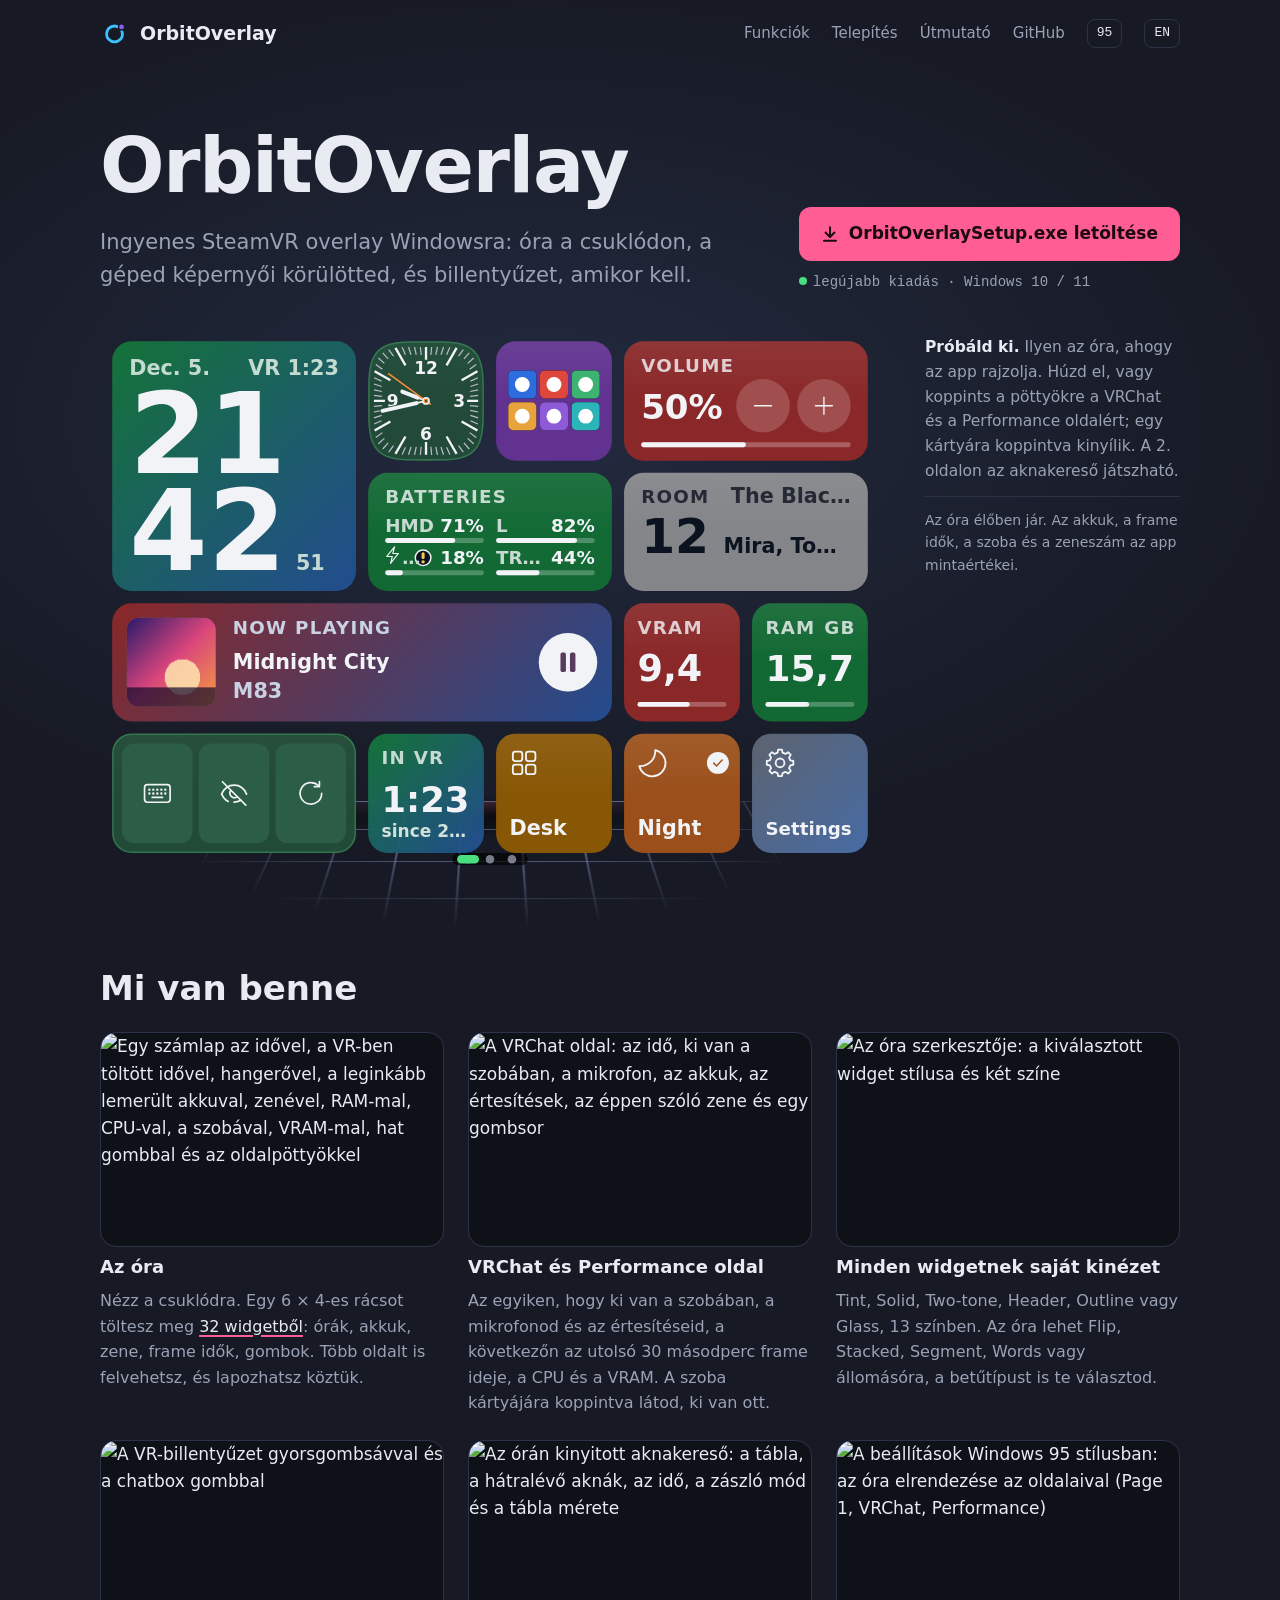
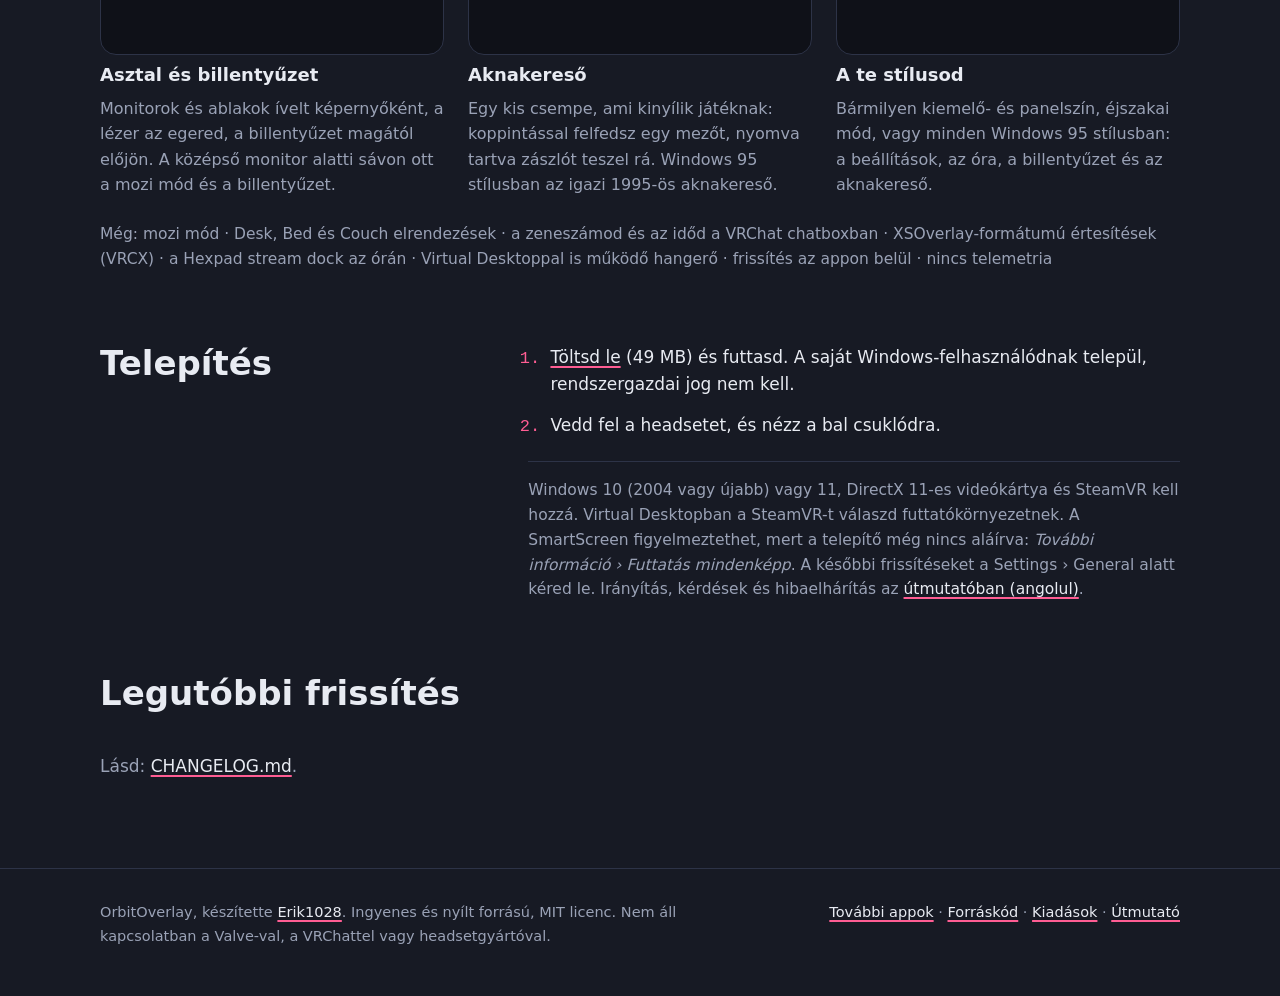
==== site/hu/index.html @ d363fdd2 "Website: the new logo in the link preview, no 404s, the widget table on phones - og.png: Erik's logo" ====
<!doctype html>
<html lang="hu">
<head>
<meta charset="utf-8">
<meta name="viewport" content="width=device-width, initial-scale=1">
<title>OrbitOverlay · SteamVR óra és asztal overlay Windowsra</title>
<meta name="description" content="Ingyenes SteamVR overlay Windowsra: óra a csuklódon, a géped képernyői körülötted lézeres egérrel, és VR-billentyűzet.">
<link rel="canonical" href="https://erik1028.github.io/OrbitOverlay/hu/">
<link rel="alternate" hreflang="en" href="https://erik1028.github.io/OrbitOverlay/">
<link rel="alternate" hreflang="hu" href="https://erik1028.github.io/OrbitOverlay/hu/">
<link rel="alternate" hreflang="x-default" href="https://erik1028.github.io/OrbitOverlay/">
<meta property="og:type" content="website">
<meta property="og:site_name" content="Erik1028">
<meta property="og:url" content="https://erik1028.github.io/OrbitOverlay/hu/">
<script type="application/ld+json">{"@context": "https://schema.org", "@type": "SoftwareApplication", "name": "OrbitOverlay", "url": "https://erik1028.github.io/OrbitOverlay/hu/", "description": "Ingyenes SteamVR overlay Windowsra: óra a csuklódon, általad elrendezett és kiszínezett widgetoldalakkal, a monitoraid és ablakaid ívelt képernyőként lézeres egérrel, és VR-billentyűzet.", "fileSize": "49 MB", "softwareRequirements": "SteamVR; DirectX 11-es videókártya", "image": "https://erik1028.github.io/OrbitOverlay/og.png", "operatingSystem": "Windows 10 (2004 vagy újabb), Windows 11", "applicationCategory": "UtilitiesApplication", "downloadUrl": "https://github.com/Erik1028/OrbitOverlay/releases/latest/download/OrbitOverlaySetup.exe", "isAccessibleForFree": true, "inLanguage": "hu", "license": "https://opensource.org/licenses/MIT", "offers": {"@type": "Offer", "price": "0", "priceCurrency": "USD"}, "author": {"@type": "Person", "name": "Erik1028", "url": "https://github.com/Erik1028"}, "softwareHelp": {"@type": "CreativeWork", "url": "https://erik1028.github.io/OrbitOverlay/guide.html"}, "sameAs": ["https://github.com/Erik1028/OrbitOverlay"]}</script>
<meta property="og:title" content="OrbitOverlay">
<meta property="og:description" content="Ingyenes SteamVR overlay Windowsra: óra a csuklódon, a géped képernyői körülötted, és VR-billentyűzet.">
<meta property="og:image" content="https://erik1028.github.io/OrbitOverlay/og.png">
<meta property="og:image:width" content="1200">
<meta property="og:image:height" content="630">
<meta property="og:locale" content="hu_HU">
<meta name="twitter:card" content="summary_large_image">
<meta name="theme-color" content="#171a24">
<meta name="site-root" content="../">
<link rel="icon" href="../favicon.svg" type="image/svg+xml">
<script>try{if(localStorage.getItem("orbit-style")==="95"||location.hash==="#win95")document.documentElement.setAttribute("data-style","95")}catch(e){}</script>
<link rel="stylesheet" href="../style.css">
</head>
<body>

<header class="top">
<div class="wrap">
<a class="logo" href="#top"><img src="../favicon.svg" width="30" height="30" alt="">OrbitOverlay</a>
<nav aria-label="Részek"><a class="opt" href="#features">Funkciók</a><a class="opt" href="#install">Telepítés</a><a href="../guide.html" hreflang="en">Útmutató</a><a class="opt" href="https://github.com/Erik1028/OrbitOverlay">GitHub</a><a class="lang" href="../" hreflang="en" lang="en">EN</a></nav>
</div>
</header>

<main id="top" class="wrap">

<section class="intro">
<div>
<h1>OrbitOverlay</h1>
<p>Ingyenes SteamVR overlay Windowsra: óra a csuklódon, a géped képernyői körülötted, és billentyűzet, amikor kell.</p>
</div>
<div class="get">
<a class="btn" href="https://github.com/Erik1028/OrbitOverlay/releases/latest/download/OrbitOverlaySetup.exe"><svg width="18" height="18" viewBox="0 0 24 24" fill="none" stroke="currentColor" stroke-width="2.6" stroke-linecap="round" stroke-linejoin="round" aria-hidden="true"><path d="M12 3v12M6 10l6 6 6-6M4 21h16"/></svg>OrbitOverlaySetup.exe letöltése</a>
<span class="mono"><i class="live"></i><span id="ver">legújabb kiadás</span><span id="verdate"></span> · Windows 10 / 11</span>
</div>
</section>

<section class="try" aria-label="Próbáld ki az órát">
<div class="watch" id="watch-demo"><img src="../img/watch-face.png" width="640" height="440" alt="Az OrbitOverlay órája: egymás alatti óra és perc, akkuk, hangerő, éppen szóló zene, a VRChat szoba, gombok és az oldalpöttyök"></div>
<aside>
<p><b>Próbáld ki.</b> Ilyen az óra, ahogy az app rajzolja. Húzd el, vagy koppints a pöttyökre a VRChat és a Performance oldalért; egy kártyára koppintva kinyílik. A 2. oldalon az aknakereső játszható.</p>
<p class="note">Az óra élőben jár. Az akkuk, a frame idők, a szoba és a zeneszám az app mintaértékei.</p>
</aside>
</section>

<!-- a clip from the headset: put it in docs/img/demo.mp4 and add data-src="../img/demo.mp4" here; until then nothing is requested -->
<figure class="clip" id="clip" hidden><div class="shot"></div><figcaption class="cap">A headsetben: az óra, egy lézerrel megfogott ablak és a billentyűzet.</figcaption></figure>

<section class="features" id="features">
<h2>Mi van benne</h2>
<div class="cards" data-stagger="110">
<article class="card"><div class="shot"><img src="../img/watch-pages.png" data-95="../img/watch-pages-95.png" width="640" height="440" alt="Egy számlap az idővel, a VR-ben töltött idővel, hangerővel, a leginkább lemerült akkuval, zenével, RAM-mal, CPU-val, a szobával, VRAM-mal, hat gombbal és az oldalpöttyökkel" loading="lazy"></div><h3>Az óra</h3><p>Nézz a csuklódra. Egy 6 &times; 4-es rácsot töltesz meg <a href="../guide.html#widgets" hreflang="en">32 widgetből</a>: órák, akkuk, zene, frame idők, gombok. Több oldalt is felvehetsz, és lapozhatsz köztük.</p></article>
<article class="card"><div class="shot"><img src="../img/watch-vrchat.png" data-95="../img/watch-vrchat-95.png" width="640" height="440" alt="A VRChat oldal: az idő, ki van a szobában, a mikrofon, az akkuk, az értesítések, az éppen szóló zene és egy gombsor" loading="lazy"></div><h3>VRChat és Performance oldal</h3><p>Az egyiken, hogy ki van a szobában, a mikrofonod és az értesítéseid, a következőn az utolsó 30 másodperc frame ideje, a CPU és a VRAM. A szoba kártyájára koppintva látod, ki van ott.</p></article>
<article class="card"><div class="shot"><img src="../img/watch-styles.png" data-95="../img/watch-styles-95.png" width="928" height="582" alt="Az óra szerkesztője: a kiválasztott widget stílusa és két színe" loading="lazy"></div><h3>Minden widgetnek saját kinézet</h3><p>Tint, Solid, Two-tone, Header, Outline vagy Glass, 13 színben. Az óra lehet Flip, Stacked, Segment, Words vagy állomásóra, a betűtípust is te választod.</p></article>
<article class="card"><div class="shot"><img src="../img/keyboard.png" width="1480" height="676" alt="A VR-billentyűzet gyorsgombsávval és a chatbox gombbal" loading="lazy"></div><h3>Asztal és billentyűzet</h3><p>Monitorok és ablakok ívelt képernyőként, a lézer az egered, a billentyűzet magától előjön. A középső monitor alatti sávon ott a mozi mód és a billentyűzet.</p></article>
<article class="card"><div class="shot"><img src="../img/minesweeper.png" data-95="../img/minesweeper-95.png" width="640" height="440" alt="Az órán kinyitott aknakereső: a tábla, a hátralévő aknák, az idő, a zászló mód és a tábla mérete" loading="lazy"></div><h3>Aknakereső</h3><p>Egy kis csempe, ami kinyílik játéknak: koppintással felfedsz egy mezőt, nyomva tartva zászlót teszel rá. Windows 95 stílusban az igazi 1995-ös aknakereső.</p></article>
<article class="card"><div class="shot"><img src="../img/windows95.png" width="1500" height="960" alt="A beállítások Windows 95 stílusban: az óra elrendezése az oldalaival (Page 1, VRChat, Performance)" loading="lazy"></div><h3>A te stílusod</h3><p>Bármilyen kiemelő- és panelszín, éjszakai mód, vagy minden Windows 95 stílusban: a beállítások, az óra, a billentyűzet és az aknakereső.</p></article>
</div>
<p class="extras" data-reveal>Még: mozi mód · Desk, Bed és Couch elrendezések · a zeneszámod és az időd a VRChat chatboxban · XSOverlay-formátumú értesítések (VRCX) · a Hexpad stream dock az órán · Virtual Desktoppal is működő hangerő · frissítés az appon belül · nincs telemetria</p>
</section>

<section class="install" id="install" data-reveal>
<div>
<h2>Telepítés</h2>
</div>
<div>
<ol>
<li><a href="https://github.com/Erik1028/OrbitOverlay/releases/latest/download/OrbitOverlaySetup.exe">Töltsd le</a> (<span id="size">49 MB</span>) és futtasd. A saját Windows-felhasználódnak települ, rendszergazdai jog nem kell.</li>
<li>Vedd fel a headsetet, és nézz a bal csuklódra.</li>
</ol>
<p class="aside">Windows 10 (2004 vagy újabb) vagy 11, DirectX 11-es videókártya és SteamVR kell hozzá. Virtual Desktopban a SteamVR-t válaszd futtatókörnyezetnek. A SmartScreen figyelmeztethet, mert a telepítő még nincs aláírva: <i>További információ › Futtatás mindenképp</i>. A későbbi frissítéseket a Settings › General alatt kéred le. Irányítás, kérdések és hibaelhárítás az <a href="../guide.html" hreflang="en">útmutatóban (angolul)</a>.</p>
</div>
</section>

<section class="log" data-reveal>
<h2>Legutóbbi frissítés</h2>
<div id="log" data-count="1"><p style="color:var(--dim);margin-top:16px">Lásd: <a href="https://github.com/Erik1028/OrbitOverlay/blob/main/docs/CHANGELOG.md">CHANGELOG.md</a>.</p></div>
</section>

</main>

<footer>
<div class="wrap">
<p>OrbitOverlay, készítette <a href="https://github.com/Erik1028">Erik1028</a>. Ingyenes és nyílt forrású, MIT licenc. Nem áll kapcsolatban a Valve-val, a VRChattel vagy headsetgyártóval.</p>
<span><a href="https://erik1028.github.io/">További appok</a> · <a href="https://github.com/Erik1028/OrbitOverlay">Forráskód</a> · <a href="https://github.com/Erik1028/OrbitOverlay/releases">Kiadások</a> · <a href="../guide.html" hreflang="en">Útmutató</a></span>
</div>
</footer>

<script src="../win95.js"></script>
<script src="../watch-demo.js"></script>
<script src="../main.js"></script>
<script src="../motion.js"></script>
</body>
</html>
---- site/style.css ----
/* OrbitOverlay website. Layout: a plain manual for the app, one column of parts, each part = what it is + how you
   use it in VR + a real screenshot. Colours and type come from the app itself (Bento panels, default pink accent,
   Segoe UI), so on Windows the page looks like the program. */
:root{
  color-scheme:dark;
  --bg:#171a24;      /* app window */
  --panel:#21263a;   /* watch tile */
  --line:#2d3347;
  --text:#e8ebf2;
  --dim:#9aa2b6;
  --accent:#ff5d93;  /* Config.Accent default, 0xFFFF5D93 */
  --ok:#4ade80;
  --warn:#f5b82e;
  --sans:"Segoe UI Variable Text","Segoe UI Variable","Segoe UI",system-ui,-apple-system,"Helvetica Neue",Arial,sans-serif;
  --display:"Segoe UI Variable Display","Segoe UI Variable","Segoe UI",system-ui,-apple-system,"Helvetica Neue",Arial,sans-serif;
  --mono:"Cascadia Mono","Cascadia Code",Consolas,ui-monospace,"SF Mono",Menlo,monospace;
}
*{box-sizing:border-box}
[hidden]{display:none!important}
html{scroll-behavior:smooth}
@media (prefers-reduced-motion:reduce){html{scroll-behavior:auto}}
body{margin:0;background:var(--bg);color:var(--text);font-family:var(--sans);font-size:17px;line-height:1.6;-webkit-font-smoothing:antialiased}
img{max-width:100%;height:auto;display:block}
a{color:var(--text);text-decoration:underline;text-decoration-color:var(--accent);text-decoration-thickness:2px;text-underline-offset:3px}
a:hover{color:var(--accent)}
:focus-visible{outline:2px solid var(--accent);outline-offset:3px;border-radius:4px}
h1,h2,h3{font-family:var(--display);margin:0;line-height:1.15;text-wrap:balance}
h2{font-size:clamp(26px,3.4vw,34px);font-weight:700}
h3{font-size:18px;font-weight:600}
p{margin:0}
code{font-family:var(--mono);font-size:.88em;background:var(--panel);border:1px solid var(--line);border-radius:6px;padding:1px 6px;overflow-wrap:anywhere}
.wrap{max-width:1120px;margin:0 auto;padding-left:max(20px,env(safe-area-inset-left,0px));padding-right:max(20px,env(safe-area-inset-right,0px))}
.mono{font-family:var(--mono);font-size:14px}
kbd{font-family:var(--mono);font-size:13.5px;background:var(--panel);border:1px solid var(--line);border-radius:6px;padding:1px 7px;white-space:nowrap}

/* top bar */
.top .wrap{display:flex;align-items:center;gap:20px;padding-block:18px}
.logo{display:flex;align-items:center;gap:10px;font-family:var(--display);font-weight:700;font-size:19px;text-decoration:none}
.top nav{margin-left:auto;display:flex;align-items:center;gap:22px;font-size:15px}
.top nav a{text-decoration:none;color:var(--dim)}
.top nav a:hover,.top nav a[aria-current="page"]{color:var(--text)}
.top nav .lang{font-family:var(--mono);font-size:13px;border:1px solid var(--line);border-radius:8px;padding:3px 9px;color:var(--text)}
.top nav .lang:hover{border-color:var(--dim)}
@media (max-width:760px){.top nav .opt{display:none}}

/* intro */
.intro{padding-block:56px 36px;display:grid;grid-template-columns:minmax(0,1fr) auto;gap:24px 48px;align-items:end}
.intro h1{font-size:clamp(40px,6.4vw,76px);font-weight:700;letter-spacing:-0.02em}
.intro p{font-size:clamp(18px,2vw,21px);color:var(--dim);max-width:34em;margin-top:16px}
.get{display:flex;flex-direction:column;gap:10px;align-items:flex-start}
.btn{display:inline-flex;align-items:center;gap:10px;background:var(--accent);color:#1b0a12;font-weight:700;font-size:17px;text-decoration:none;padding:13px 22px;border-radius:12px}
.btn:hover{color:#1b0a12;background:#ff7aa6}
.get .mono{color:var(--dim)}
.live{display:inline-block;width:8px;height:8px;border-radius:50%;background:var(--ok);margin-right:6px;vertical-align:1px}
@media (max-width:820px){.intro{grid-template-columns:1fr}}

/* the try-it watch next to its notes */
.try{display:grid;grid-template-columns:minmax(0,1fr) minmax(0,15em);gap:24px 40px;align-items:start}
.try aside{display:flex;flex-direction:column;gap:12px;color:var(--dim);font-size:15.5px;padding-top:6px}
.try aside b{color:var(--text)}
.try aside ul{margin:0;padding-left:1.1em;display:flex;flex-direction:column;gap:6px}
.try aside .note{font-size:14px;border-top:1px solid var(--line);padding-top:12px}
@media (max-width:900px){.try{grid-template-columns:1fr}}

.cap{margin-top:12px;color:var(--dim);font-size:14.5px}

/* the stage: the try-it watch floats over SteamVR's grid floor, like the watch in an empty VR room */
body{background:radial-gradient(1100px 620px at 42% 420px,#232a40 0%,rgba(35,42,64,0) 70%) no-repeat,var(--bg)}
.try{position:relative;isolation:isolate;padding-bottom:40px}
.try .watch{position:relative}
/* sized so that even its near, perspective-widened edge stays inside the watch's own width: nothing to clip */
.try .watch::before{content:"";position:absolute;z-index:-2;left:10%;width:80%;top:calc(100% - 64px);height:220px;
  background-image:radial-gradient(ellipse 40% 30% at 50% 0,rgba(255,93,147,.22),transparent 70%),
    linear-gradient(rgba(160,180,240,.55) 2px,transparent 2px),linear-gradient(90deg,rgba(160,180,240,.55) 2px,transparent 2px);
  background-size:auto,56px 56px,56px 56px;background-position:0 0,center 0,center 0;
  transform:perspective(800px) rotateX(62deg);transform-origin:50% 0;
  -webkit-mask-image:radial-gradient(ellipse 50% 95% at 50% 0,#000 35%,transparent 100%);mask-image:radial-gradient(ellipse 50% 95% at 50% 0,#000 35%,transparent 100%)}
.try .watch::after{content:"";position:absolute;z-index:-1;left:10%;right:10%;bottom:18px;height:60px;
  background:radial-gradient(50% 50% at 50% 50%,rgba(0,0,0,.65),transparent 72%);animation:shade 7s ease-in-out infinite}
.wd,.wd95{animation:hover 7s ease-in-out infinite}
@keyframes hover{50%{transform:translateY(-8px)}}
@keyframes shade{50%{transform:scaleX(.9);opacity:.7}}
@media (prefers-reduced-motion:reduce){.wd,.wd95,.try .watch::after{animation:none}}
@media (max-width:900px){.try .watch::before{height:120px}.try aside{margin-top:18px}}
html[data-style="95"] .try .watch::before,html[data-style="95"] .try .watch::after{display:none}
html[data-style="95"] .wd95{animation:none}


.clip{margin:72px 0 0}
.clip video{display:block;width:100%;height:auto}

/* parts */
.part{padding-block:72px 0;display:grid;grid-template-columns:minmax(0,4fr) minmax(0,7fr);gap:28px 56px;align-items:start}
.part .txt{display:flex;flex-direction:column;gap:14px}
.part .txt>p{color:var(--dim)}
.shot{border-radius:16px;overflow:hidden;border:1px solid var(--line);background:#0f1118}
.shots{display:flex;flex-direction:column;gap:14px}
.part ul.plain{margin:0;padding-left:1.1em;color:var(--dim)}
.part ul.plain li{margin:4px 0}
@media (max-width:860px){.part{grid-template-columns:1fr;padding-top:56px}}

/* controls */
.ctl{width:100%;border-collapse:collapse;font-size:16px}
.ctl td{padding:11px 0;border-bottom:1px solid var(--line);vertical-align:top}
.ctl tr:first-child td{border-top:1px solid var(--line)}
.ctl td:first-child{width:42%;padding-right:20px}
.ctl td:last-child{color:var(--dim)}

/* lists of short facts (also in the box, questions) */
.facts{padding-block:72px 0}
.facts dl{margin:24px 0 0;display:grid;grid-template-columns:repeat(3,minmax(0,1fr));gap:28px 40px}
.facts.two dl{grid-template-columns:repeat(2,minmax(0,1fr));column-gap:56px}
.facts dt{font-weight:600}
.facts dd{margin:6px 0 0;color:var(--dim);font-size:16px}
@media (max-width:860px){.facts dl{grid-template-columns:repeat(2,minmax(0,1fr))}}
@media (max-width:620px){.facts dl,.facts.two dl{grid-template-columns:1fr}}

/* features: three cards, one picture and one sentence each */
.features{padding-block:64px 0}
.cards{display:grid;grid-template-columns:repeat(3,minmax(0,1fr));gap:24px;margin-top:24px}
.card{display:flex;flex-direction:column;gap:10px;min-width:0}
.card .shot{aspect-ratio:16/10;max-width:100%;display:flex;align-items:center;justify-content:center}
.card .shot img{width:100%;height:100%;object-fit:contain}
.card p{color:var(--dim);font-size:16px}
.extras{margin-top:24px;color:var(--dim);font-size:15.5px}
.all{margin-top:14px;font-size:15.5px}
@media (max-width:820px){.cards{grid-template-columns:1fr}}

/* install */
.install{padding-block:72px 0;display:grid;grid-template-columns:minmax(0,4fr) minmax(0,7fr);gap:28px 56px}
.install ol{margin:0;padding-left:1.3em;display:flex;flex-direction:column;gap:14px}
.install ol li::marker{font-family:var(--mono);color:var(--accent)}
.install .aside{color:var(--dim);font-size:15.5px;margin-top:22px;padding-top:16px;border-top:1px solid var(--line)}
.install .aside b{color:var(--text)}
@media (max-width:860px){.install{grid-template-columns:1fr}}

/* changelog */
.log{padding-block:72px 0}
#log{margin-top:24px;display:flex;flex-direction:column}
.ver{display:grid;grid-template-columns:minmax(0,7em) minmax(0,1fr);gap:4px 24px;padding-block:20px;border-top:1px solid var(--line)}
.ver .v{font-family:var(--mono);font-size:15px;color:var(--accent);padding-top:2px}
.ver ul{margin:8px 0 0;padding-left:1.1em;color:var(--dim);font-size:15.5px}
.ver li{margin:4px 0}
.more{margin-top:8px;align-self:flex-start;background:none;border:1px solid var(--line);color:var(--text);font:inherit;font-size:15px;padding:9px 16px;border-radius:10px;cursor:pointer}
.more:hover{border-color:var(--dim)}
@media (max-width:560px){.ver{grid-template-columns:1fr}}

/* guide page */
.page-head{padding-block:48px 8px;max-width:44em}
.page-head h1{font-size:clamp(34px,5vw,52px);font-weight:700;letter-spacing:-0.01em}
.page-head p{color:var(--dim);margin-top:12px;font-size:18px}
.toc{display:flex;flex-wrap:wrap;gap:8px 22px;margin-top:18px;font-size:15.5px}
.wtable-wrap{overflow-x:auto;margin-top:24px}
.wtable{width:100%;border-collapse:collapse;font-size:16px;min-width:600px}
.wtable th{text-align:left;font-weight:600;color:var(--dim);font-size:14px;padding:0 16px 10px 0}
.wtable td{padding:12px 16px 12px 0;border-top:1px solid var(--line);vertical-align:top}
.wtable td:first-child{font-weight:600;white-space:nowrap}
.wtable td:nth-child(2){color:var(--dim)}
.wtable td.sz{font-family:var(--mono);font-size:13.5px;color:var(--dim);white-space:nowrap}
.wtable tr.group td{border-top:0;padding-top:28px;font-family:var(--display);font-size:20px;font-weight:700;color:var(--text)}
/* phones: each widget becomes a small block (name, what it shows, its sizes) instead of a 600 px table that scrolls sideways */
@media (max-width:640px){
  .wtable{min-width:0}
  .wtable,.wtable tbody,.wtable tr,.wtable td{display:block}
  .wtable thead{position:absolute;width:1px;height:1px;overflow:hidden;clip-path:inset(50%);white-space:nowrap}
  .wtable tr:not(.group){border-top:1px solid var(--line);padding:12px 0}
  .wtable td{border-top:0;padding:0}
  .wtable td:first-child{white-space:normal}
  .wtable td:nth-child(2){margin-top:4px}
  .wtable td.sz{white-space:normal;margin-top:6px;word-spacing:4px}
  .wtable tr.group td{padding:28px 0 10px}
}
.fix{padding-block:22px;border-top:1px solid var(--line);display:grid;grid-template-columns:minmax(0,5fr) minmax(0,7fr);gap:8px 40px}
.fix h3{font-size:18px}
.fix div{color:var(--dim);font-size:16px;display:flex;flex-direction:column;gap:8px}
.fix ol,.fix ul{margin:0;padding-left:1.2em;display:flex;flex-direction:column;gap:4px}
@media (max-width:760px){.fix{grid-template-columns:1fr}}

footer{margin-top:88px;border-top:1px solid var(--line)}
footer .wrap{padding-block:32px 48px;display:flex;flex-wrap:wrap;gap:12px 32px;justify-content:space-between;color:var(--dim);font-size:14.5px}
footer p{max-width:40em}

/* ---------- the try-it watch (watch-demo.js) ----------
   The app's 640 x 440 watch face drawn as SVG, scaled to the column; its cards float on their own like the app's "Cards only"
   background. In the 1990s mode a 320 x 220 canvas, doubled without smoothing, like the app's Windows 95 face. */
.watch{position:relative;max-width:780px;user-select:none;-webkit-user-select:none;-webkit-tap-highlight-color:transparent}
.watch>img{display:block;width:100%;height:auto}
.wd{display:block;width:100%;height:auto;overflow:hidden;touch-action:pan-y;outline:none}
.wd:focus-visible{outline:2px solid var(--accent);outline-offset:6px;border-radius:24px}
.wd text{white-space:pre}
.wd .t{font-family:"Segoe UI Variable Text","Segoe UI",system-ui,-apple-system,"Helvetica Neue",Arial,sans-serif}
.wd .d{font-family:"Segoe UI Variable Display","Segoe UI",system-ui,-apple-system,"Helvetica Neue",Arial,sans-serif}
.wd-wait .wd-w{opacity:0}
.wd-intro .wd-w{animation:wdin .42s cubic-bezier(.34,1.45,.6,1) both;animation-delay:var(--d,0ms)}
@keyframes wdin{from{opacity:0;transform:scale(.82)}}
.wd-toast{position:absolute;left:50%;bottom:6.5%;transform:translateX(-50%);background:rgba(10,12,18,.92);border:1px solid rgba(255,255,255,.14);color:#f2f3f7;
  font-size:14px;line-height:1.3;padding:7px 14px;border-radius:10px;white-space:nowrap;max-width:92%;overflow:hidden;text-overflow:ellipsis;pointer-events:none}
.wd95{display:block;width:100%;height:auto;image-rendering:pixelated;image-rendering:crisp-edges;touch-action:pan-y;outline:none}
.wd95:focus-visible{outline:2px dotted #fff;outline-offset:4px}
@media (prefers-reduced-motion:reduce){.wd-intro .wd-w{animation:none}.wd-wait .wd-w{opacity:1}}

/* ---------- 1990s homepage style (win95.js) ----------
   The site as a 1996 space-themed fan page: tiled starfield, Times, cyan links, rainbow rules,
   3D ball bullets, a marquee, a hit counter (the real download count) and 88x31 buttons.
   The try-it watch keeps the app's own Windows 95 look, like a demo applet on the page. */
.r90{display:none}
html[data-style="95"] .r90-nopic{display:none}
.w95-toggle{background:none;font:inherit;font-family:var(--mono);font-size:13px;cursor:pointer}
html[data-style="95"]{
  --bg:#000; --text:#fff; --dim:#ddd; --line:#808080; --panel:#000; --accent:#ffff00;
  --sans:"Times New Roman",Times,serif; --display:Arial,Helvetica,sans-serif; --mono:"Courier New",Courier,monospace;
  --raised:inset -1px -1px #0a0a0a,inset 1px 1px #fff,inset -2px -2px #808080,inset 2px 2px #dfdfdf;
  --sunken:inset -1px -1px #fff,inset 1px 1px #808080,inset -2px -2px #dfdfdf,inset 2px 2px #0a0a0a;
  --rainbow:linear-gradient(90deg,#f00,#ff8000,#ff0,#0f0,#0ff,#00f,#f0f);
  scroll-behavior:auto;
}
html[data-style="95"] body{background:#000 url("data:image/svg+xml,%3Csvg xmlns='http://www.w3.org/2000/svg' width='256' height='256'%3E%3Ccircle cx='231' cy='238' r='0.9' fill='%23fff' fill-opacity='0.5'/%3E%3Ccircle cx='94' cy='243' r='1.1' fill='%23fff' fill-opacity='0.5'/%3E%3Ccircle cx='48' cy='228' r='0.7' fill='%23fff' fill-opacity='0.5'/%3E%3Ccircle cx='46' cy='21' r='1.1' fill='%23fff' fill-opacity='0.9'/%3E%3Ccircle cx='231' cy='80' r='1.1' fill='%23fff' fill-opacity='0.35'/%3E%3Ccircle cx='32' cy='30' r='0.5' fill='%23fff' fill-opacity='0.5'/%3E%3Ccircle cx='123' cy='15' r='0.9' fill='%23fff' fill-opacity='0.7'/%3E%3Ccircle cx='225' cy='100' r='1.1' fill='%23fff' fill-opacity='0.5'/%3E%3Ccircle cx='150' cy='255' r='0.5' fill='%23fff' fill-opacity='0.35'/%3E%3Ccircle cx='234' cy='142' r='0.9' fill='%23fff' fill-opacity='0.35'/%3E%3Ccircle cx='130' cy='161' r='0.6' fill='%23fff' fill-opacity='0.7'/%3E%3Ccircle cx='15' cy='35' r='1.1' fill='%23fff' fill-opacity='0.35'/%3E%3Ccircle cx='205' cy='55' r='0.7' fill='%23fff' fill-opacity='0.9'/%3E%3Ccircle cx='34' cy='8' r='0.5' fill='%23fff' fill-opacity='0.5'/%3E%3Ccircle cx='107' cy='26' r='0.9' fill='%23fff' fill-opacity='0.9'/%3E%3Ccircle cx='203' cy='214' r='0.5' fill='%23fff' fill-opacity='0.5'/%3E%3Ccircle cx='138' cy='172' r='0.5' fill='%23fff' fill-opacity='0.7'/%3E%3Ccircle cx='170' cy='7' r='0.9' fill='%23fff' fill-opacity='0.35'/%3E%3Ccircle cx='68' cy='126' r='0.5' fill='%23fff' fill-opacity='0.35'/%3E%3Ccircle cx='30' cy='238' r='0.9' fill='%23fff' fill-opacity='0.5'/%3E%3Ccircle cx='96' cy='229' r='1.1' fill='%23fff' fill-opacity='0.5'/%3E%3Ccircle cx='67' cy='214' r='0.9' fill='%23fff' fill-opacity='0.35'/%3E%3Ccircle cx='202' cy='215' r='0.6' fill='%23fff' fill-opacity='0.35'/%3E%3Ccircle cx='138' cy='155' r='0.5' fill='%23fff' fill-opacity='0.5'/%3E%3Ccircle cx='95' cy='201' r='1.1' fill='%23fff' fill-opacity='0.35'/%3E%3Ccircle cx='21' cy='74' r='0.6' fill='%23fff' fill-opacity='0.9'/%3E%3Cpath d='M190 66L191 69L194 70L191 71L190 74L189 71L186 70L189 69Z' fill='%23fff' fill-opacity='.8'/%3E%3C/svg%3E") repeat;font-size:17px;line-height:1.45;-webkit-font-smoothing:auto}
html[data-style="95"] .r90{display:block}
html[data-style="95"] .top{display:none}
html[data-style="95"] a{color:#0ff;text-decoration:underline;text-decoration-thickness:1px;text-underline-offset:auto}
html[data-style="95"] a:visited{color:#f0f}
html[data-style="95"] a:hover{color:#ff0}
html[data-style="95"] :focus-visible{outline:1px dotted #fff;outline-offset:2px;border-radius:0}
html[data-style="95"] .wrap{max-width:780px}
html[data-style="95"] main{padding-block:10px 0}
html[data-style="95"] h1,html[data-style="95"] h2,html[data-style="95"] h3{font-family:Arial,Helvetica,sans-serif;text-wrap:wrap}
html[data-style="95"] h2{font-size:26px;color:#ff0;display:flex;align-items:center;gap:10px}
html[data-style="95"] h2::before{content:"";flex:none;width:18px;height:18px;border-radius:50%;background:radial-gradient(circle at 35% 30%,#fff 0 12%,#f44 30%,#900 75%,#300)}
html[data-style="95"] h3{font-size:18px;color:#0f0}

/* everything in one centred column, sections separated by rainbow rules */
html[data-style="95"] main > section,html[data-style="95"] main > .page-head{display:block;padding:26px 0 0;margin:26px 0 0;border-top:4px solid;border-image:var(--rainbow) 1;max-width:none}
html[data-style="95"] .part .txt,html[data-style="95"] .install > div,html[data-style="95"] .try aside{display:flex;flex-direction:column;gap:12px}
html[data-style="95"] .part > div + div,html[data-style="95"] .install > div + div{margin-top:18px}
html[data-style="95"] .part .txt>p,html[data-style="95"] .intro p,html[data-style="95"] .facts dd,html[data-style="95"] .ver ul,html[data-style="95"] .install .aside,html[data-style="95"] .try aside,html[data-style="95"] .fix div,html[data-style="95"] .page-head p,html[data-style="95"] .part ul.plain,html[data-style="95"] .ctl td:last-child,html[data-style="95"] .wtable td:nth-child(2),html[data-style="95"] .wtable td.sz,html[data-style="95"] .wtable th,html[data-style="95"] .cap{color:#fff}
html[data-style="95"] ul{list-style:none;padding-left:26px}
html[data-style="95"] li{position:relative}
html[data-style="95"] .part ul.plain li::before,html[data-style="95"] .try aside li::before,html[data-style="95"] .ver li::before,html[data-style="95"] .fix li::before{content:"";position:absolute;left:-22px;top:.38em;width:12px;height:12px;border-radius:50%;background:radial-gradient(circle at 35% 30%,#fff 0 12%,#4af 32%,#036 80%)}
html[data-style="95"] .install ol{padding-left:1.6em}
html[data-style="95"] .install ol li::marker{color:#ff0;font-family:Arial,sans-serif;font-weight:700}

/* intro: the classic centred welcome */
html[data-style="95"] .intro{display:flex;flex-direction:column;align-items:center;text-align:center;border-top:0;margin-top:0;padding-top:8px;gap:14px}
html[data-style="95"] .intro h1{font-family:"Arial Black",Arial,sans-serif;font-weight:900;font-size:clamp(34px,7vw,58px);letter-spacing:0;line-height:1.05;
  background:var(--rainbow);-webkit-background-clip:text;background-clip:text;color:transparent;filter:drop-shadow(3px 3px 0 #333)}
html[data-style="95"] .intro p{max-width:34em;margin:0 auto;font-size:19px}
html[data-style="95"] .get{align-items:center}
html[data-style="95"] .get .mono{color:#ccc;font-size:15px}
html[data-style="95"] .live{display:none}
html[data-style="95"] .btn{background:#c0c0c0;color:#000;border:0;border-radius:0;box-shadow:var(--raised);font-family:Arial,sans-serif;font-weight:700;font-size:20px;padding:14px 24px;text-decoration:none}
html[data-style="95"] .btn:visited{color:#000}
html[data-style="95"] .btn:hover{background:#c0c0c0;color:#00f}
html[data-style="95"] .btn:active,html[data-style="95"] .more:active{box-shadow:var(--sunken)}
html[data-style="95"] .more{background:#c0c0c0;color:#000;border:0;border-radius:0;box-shadow:var(--raised);font-family:Arial,sans-serif;font-size:14px}

/* pictures and tables with borders, like border=2 / border=1 */
html[data-style="95"] .shot{border:3px ridge #c0c0c0;border-radius:0;background:#000;padding:0}
html[data-style="95"] .shots{gap:18px}
html[data-style="95"] .ctl,html[data-style="95"] .wtable{border:3px ridge #c0c0c0;border-collapse:separate;border-spacing:2px;background:#000}
html[data-style="95"] .ctl td,html[data-style="95"] .wtable td,html[data-style="95"] .wtable th{border:1px inset #808080;padding:6px 8px}
html[data-style="95"] .ctl tr:first-child td{border-top:1px inset #808080}
html[data-style="95"] .ctl td:first-child{color:#0f0}
html[data-style="95"] .wtable th{color:#ff0;font-family:Arial,sans-serif}
html[data-style="95"] .wtable tr.group td{border:0;color:#ff0;font-family:Arial,sans-serif}
html[data-style="95"] .wtable td.sz{white-space:normal;min-width:7em}
html[data-style="95"] kbd,html[data-style="95"] code{background:none;border:0;border-radius:0;padding:0;color:#0f0;font-family:"Courier New",monospace;font-size:1em;font-weight:700}

html[data-style="95"] .facts dl{display:block;margin-top:14px}
html[data-style="95"] .facts dl>div{margin-top:14px}
html[data-style="95"] .facts dt{color:#0f0;font-family:Arial,sans-serif;font-weight:700}
html[data-style="95"] .facts dd{margin:2px 0 0 24px}
html[data-style="95"] .try{display:block}
html[data-style="95"] .try aside{margin-top:16px}
html[data-style="95"] .try aside .note,html[data-style="95"] .install .aside{border-top:0;padding-top:0}
html[data-style="95"] .try aside b,html[data-style="95"] .install .aside b{color:#ff0}
html[data-style="95"] .ver{display:block;border-top:1px dashed #808080}
html[data-style="95"] .card p,html[data-style="95"] .extras{color:#fff}
html[data-style="95"] .ver .v{color:#ff0;font-family:"Courier New",monospace;font-weight:700}
html[data-style="95"] .fix{display:block;border-top:1px dashed #808080}
html[data-style="95"] .fix div{margin-top:6px}
html[data-style="95"] .page-head{border-top:0;margin-top:0}
html[data-style="95"] .page-head h1{color:#ff0;font-family:"Arial Black",Arial,sans-serif;text-align:center}
html[data-style="95"] .page-head p{text-align:center}
html[data-style="95"] .toc{justify-content:center}

/* the injected 1990s parts */
.r90-marquee{overflow:hidden;white-space:nowrap;background:#000080;color:#ff0;font-family:Arial,sans-serif;font-weight:700;font-size:16px;border:2px inset #808080;padding:4px 0;margin-top:16px}
.r90-marquee span{display:inline-block;padding-left:100%;animation:r90scroll 22s linear infinite}
@keyframes r90scroll{to{transform:translateX(-100%)}}
.r90-nav{text-align:center;font-family:Arial,sans-serif;font-size:15px;margin-top:12px;line-height:1.9}
.r90-nav a{white-space:nowrap}
.r90-nav button{background:none;border:0;padding:0;font:inherit;color:#0ff;text-decoration:underline;cursor:pointer}
.r90-nav button:hover{color:#ff0}
html[data-style="95"] .r90-blink{display:inline}
.r90-blink{color:#f00;font-family:Arial,sans-serif;font-weight:900;font-size:14px;background:#ff0;padding:0 4px;animation:r90blink 1s steps(1) infinite;vertical-align:2px}
@keyframes r90blink{50%{visibility:hidden}}
.r90-modem{font-size:14px;color:#ccc;font-style:italic}
.r90-sign{text-align:center;margin:12px auto 0;max-width:420px;background:repeating-linear-gradient(-45deg,#000 0 14px,#fc0 14px 28px);padding:6px}
.r90-sign b{display:block;background:#fc0;color:#000;font-family:"Arial Black",Arial,sans-serif;font-size:17px;padding:6px 10px}
html[data-style="95"] .r90-foot{display:flex}
.r90-foot{text-align:center;flex-direction:column;align-items:center;gap:14px;padding-top:26px;margin-top:30px;border-top:4px solid;border-image:var(--rainbow) 1}
.r90-counter{font-family:Arial,sans-serif;font-size:15px;display:flex;align-items:center;gap:8px;flex-wrap:wrap;justify-content:center}
.r90-digits{display:inline-flex;gap:1px;background:#333;border:2px inset #808080;padding:2px}
.r90-digits i{font-style:normal;font-family:"Courier New",monospace;font-weight:700;font-size:20px;line-height:1;color:#0f0;background:#000;padding:3px 4px}
.r90-badges{display:flex;flex-wrap:wrap;gap:6px;justify-content:center}
.r90-badges span{width:88px;height:31px;display:flex;flex-direction:column;align-items:center;justify-content:center;font-family:Verdana,Arial,sans-serif;font-size:9px;font-weight:700;line-height:1.1;text-align:center;border:1px solid #fff;box-shadow:inset -1px -1px #000;text-transform:uppercase;letter-spacing:.3px}
.r90-small{font-size:13px;color:#ccc;font-family:Arial,sans-serif}
html[data-style="95"] footer{border-top:0;margin-top:20px}
html[data-style="95"] footer .wrap{color:#ccc;justify-content:center;text-align:center;font-family:Arial,sans-serif;font-size:13px}
@media (prefers-reduced-motion:reduce){.r90-marquee span{animation:none;padding-left:12px}.r90-blink{animation:none}}


/* the watch in the app's Windows 95 style (watch-demo.js draws it on the canvas) */
html[data-style="95"] .wd-toast{background:#ffffe1;border:1px solid #000;border-radius:0;color:#000;font-family:"Microsoft Sans Serif","MS Sans Serif",Tahoma,Arial,sans-serif;font-size:13px;bottom:14%}

/* scroll motion (motion.js): only when the script runs and motion is allowed */
.motion [data-reveal]{transition:opacity .9s cubic-bezier(.2,.7,.2,1),transform .9s cubic-bezier(.2,.7,.2,1);transition-delay:var(--d,0ms)}
.motion [data-reveal].pre{opacity:0;transform:translateY(40px)}
/* the title lifts away as you scroll, and the watch steps back a little once you scroll past it */
html.motion .intro{transform:translateY(calc(var(--sy,0) * -.15px));opacity:calc(1 - var(--sy,0) / 620)}
html.motion .try .watch{--q:min(1, max(0, (var(--sy,0) - 180) / 560));transform:scale(calc(1 - var(--q) * .06));opacity:calc(1 - var(--q) * .3);transform-origin:50% 30%}
.motion .card.done{transition:none}
/* the 1990s mode stays a 1990s page: no scroll motion there */
html.motion[data-style="95"] .intro,html.motion[data-style="95"] .try .watch{transform:none;opacity:1}
html.motion[data-style="95"] [data-reveal]{opacity:1!important;transform:none!important;transition:none!important}
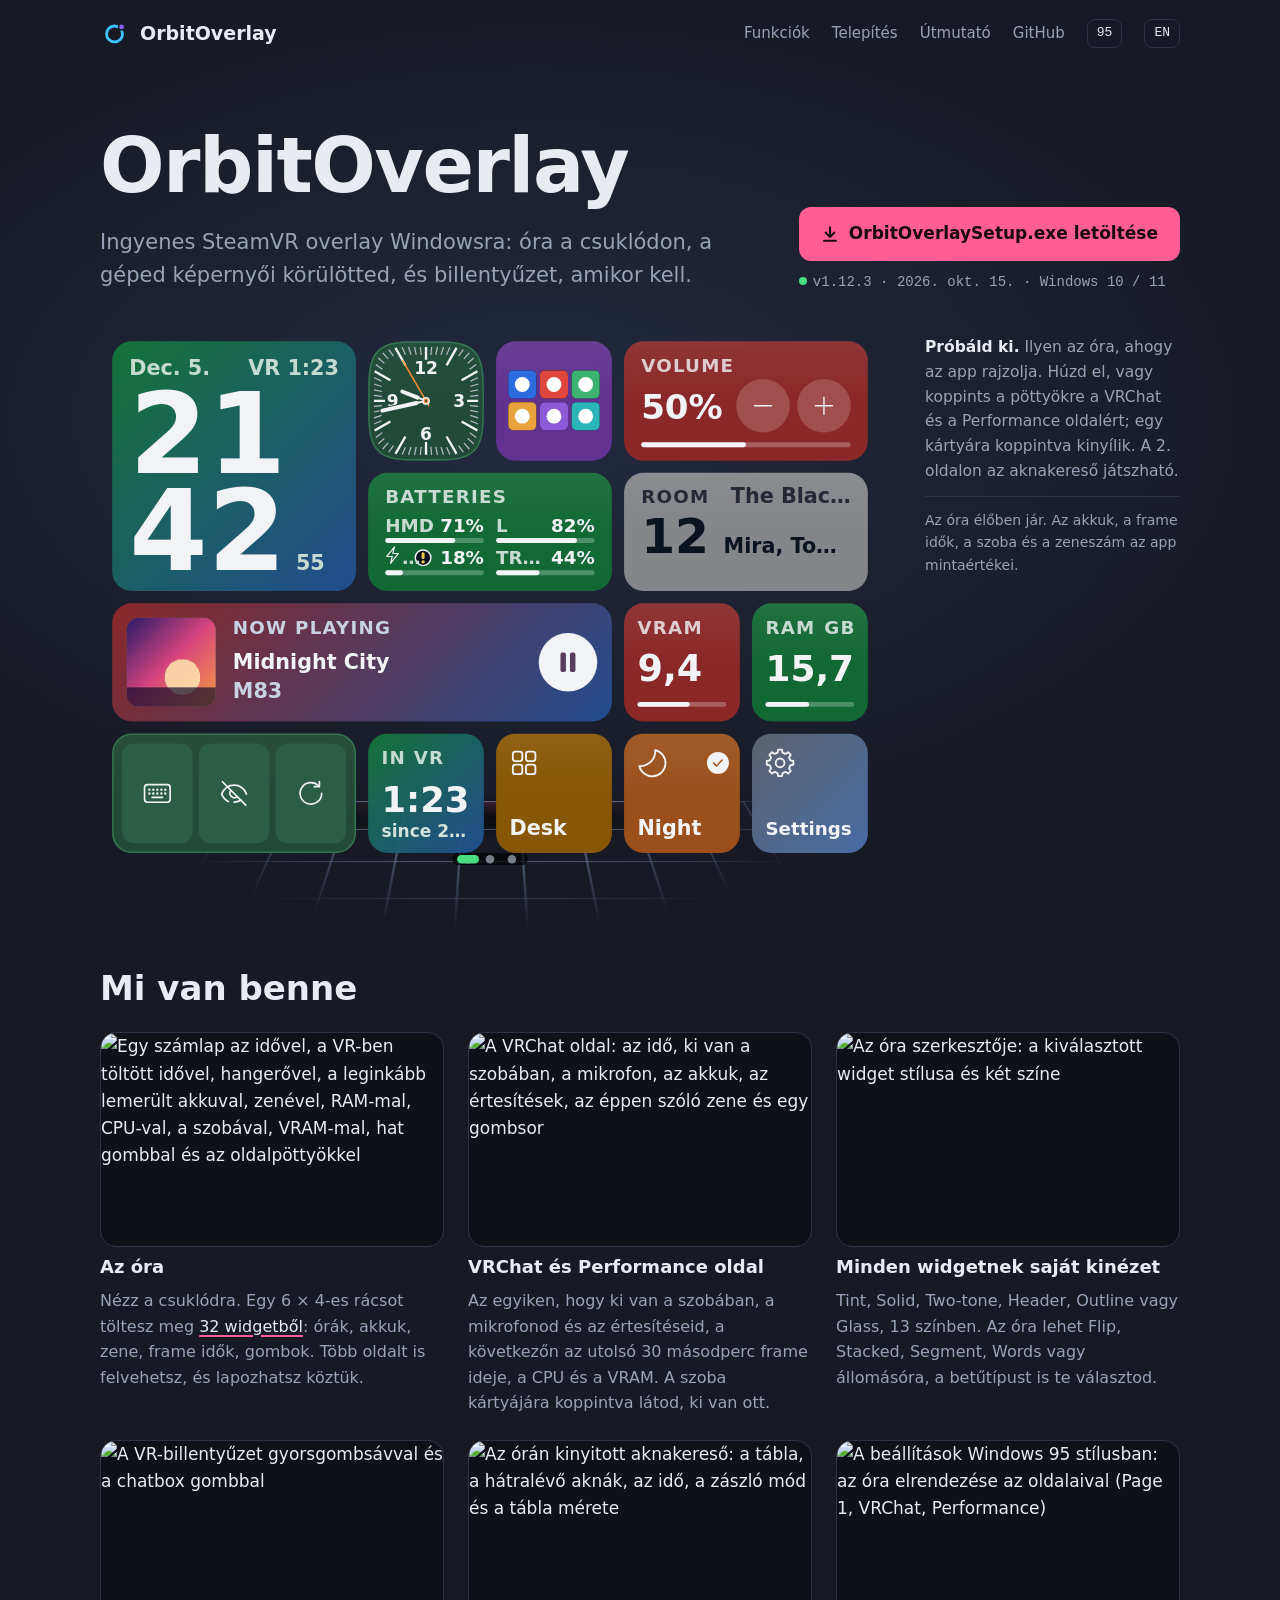
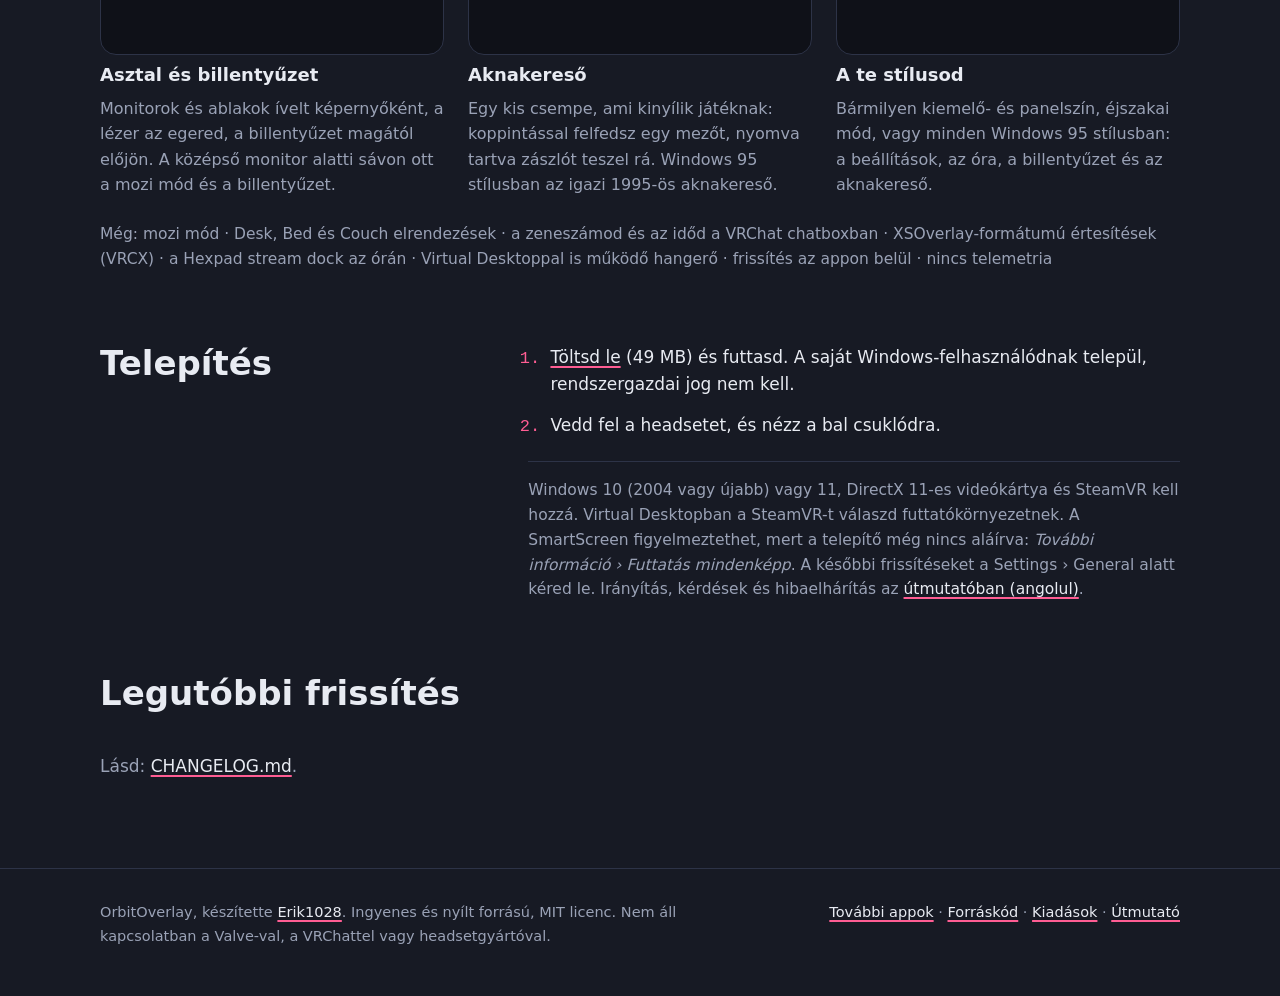
==== commit 0bbfc7e7: "Website: the version line works without GitHub's API The English and Hungarian pages carry v1.12.3 a" ====
--- a/site/hu/index.html
+++ b/site/hu/index.html
@@ -44,7 +44,7 @@
 </div>
 <div class="get">
 <a class="btn" href="https://github.com/Erik1028/OrbitOverlay/releases/latest/download/OrbitOverlaySetup.exe"><svg width="18" height="18" viewBox="0 0 24 24" fill="none" stroke="currentColor" stroke-width="2.6" stroke-linecap="round" stroke-linejoin="round" aria-hidden="true"><path d="M12 3v12M6 10l6 6 6-6M4 21h16"/></svg>OrbitOverlaySetup.exe letöltése</a>
-<span class="mono"><i class="live"></i><span id="ver">legújabb kiadás</span><span id="verdate"></span> · Windows 10 / 11</span>
+<span class="mono"><i class="live"></i><span id="ver">v1.12.3</span><span id="verdate"> · 2026. okt. 15.</span> · Windows&nbsp;10&nbsp;/&nbsp;11</span>
 </div>
 </section>
 
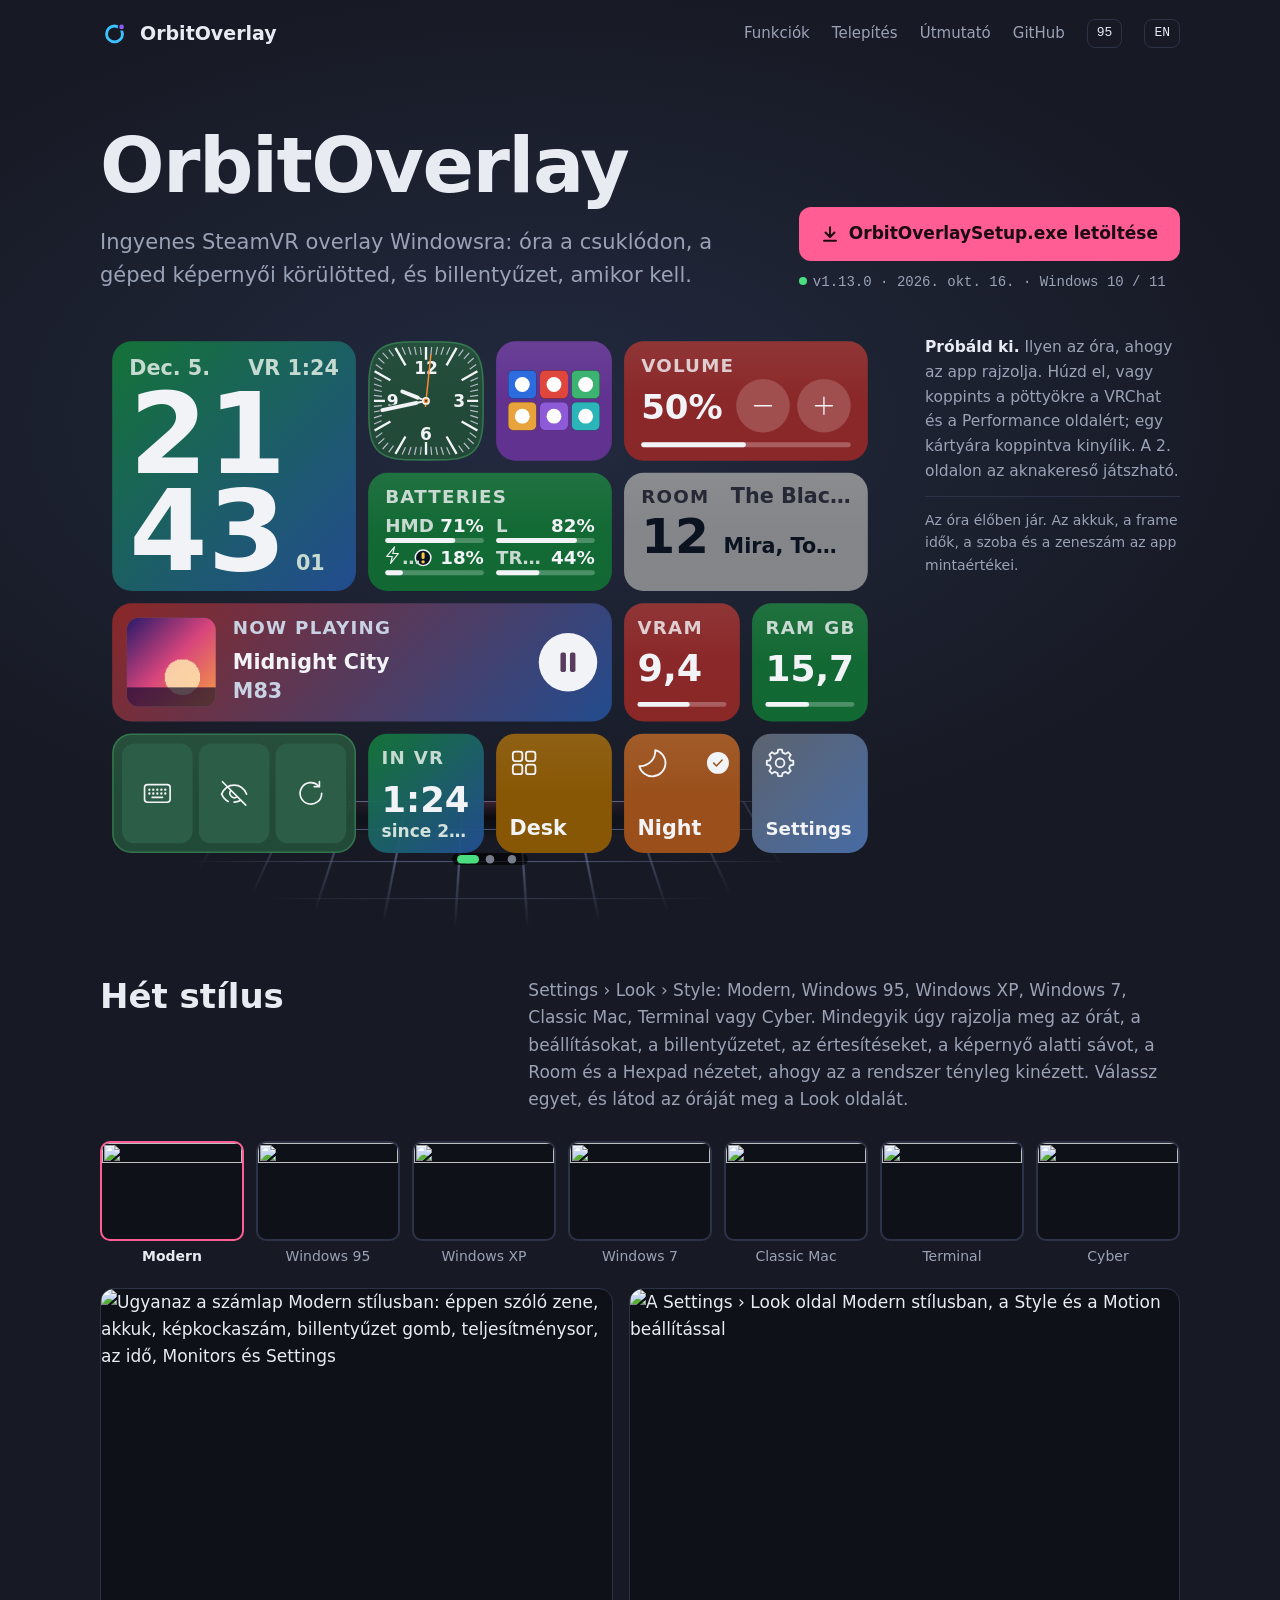
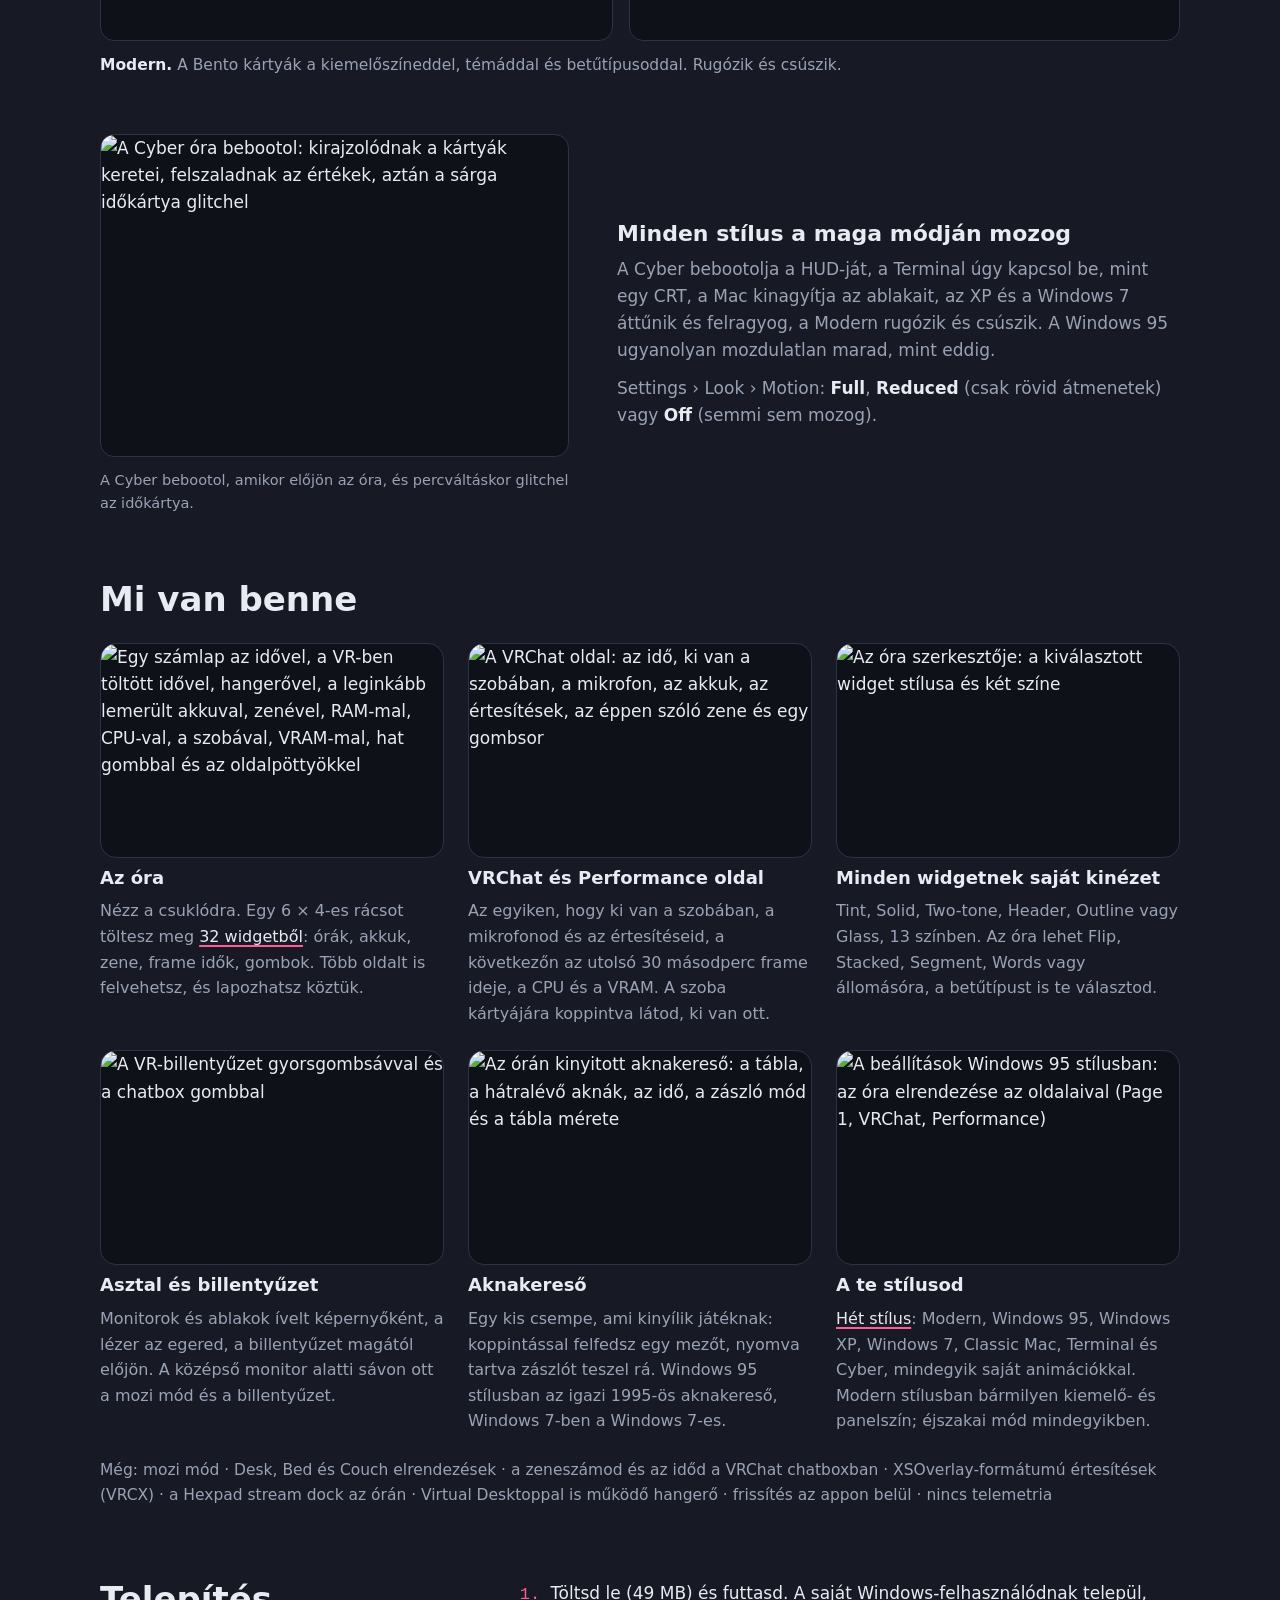
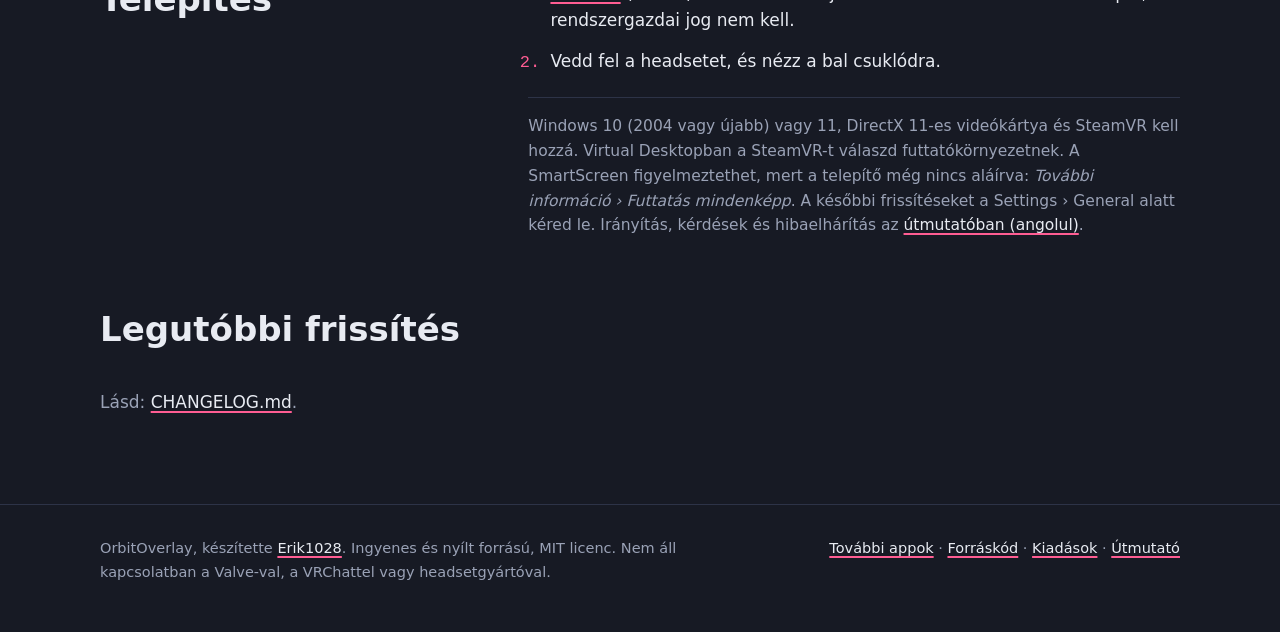
==== commit 3f41d2c4: "Website: 1.13.0 and its seven styles - Version line 1.13.0 / 16 Oct 2026 on the English and Hungaria" ====
--- a/site/hu/index.html
+++ b/site/hu/index.html
@@ -4,7 +4,7 @@
 <meta charset="utf-8">
 <meta name="viewport" content="width=device-width, initial-scale=1">
 <title>OrbitOverlay · SteamVR óra és asztal overlay Windowsra</title>
-<meta name="description" content="Ingyenes SteamVR overlay Windowsra: óra a csuklódon, a géped képernyői körülötted lézeres egérrel, és VR-billentyűzet.">
+<meta name="description" content="Ingyenes SteamVR overlay Windowsra: óra a csuklódon, a géped képernyői körülötted lézeres egérrel, és VR-billentyűzet, hét stílusban a Moderntől a Windows 95-ön át a Cyber HUD-ig.">
 <link rel="canonical" href="https://erik1028.github.io/OrbitOverlay/hu/">
 <link rel="alternate" hreflang="en" href="https://erik1028.github.io/OrbitOverlay/">
 <link rel="alternate" hreflang="hu" href="https://erik1028.github.io/OrbitOverlay/hu/">
@@ -12,9 +12,9 @@
 <meta property="og:type" content="website">
 <meta property="og:site_name" content="Erik1028">
 <meta property="og:url" content="https://erik1028.github.io/OrbitOverlay/hu/">
-<script type="application/ld+json">{"@context": "https://schema.org", "@type": "SoftwareApplication", "name": "OrbitOverlay", "url": "https://erik1028.github.io/OrbitOverlay/hu/", "description": "Ingyenes SteamVR overlay Windowsra: óra a csuklódon, általad elrendezett és kiszínezett widgetoldalakkal, a monitoraid és ablakaid ívelt képernyőként lézeres egérrel, és VR-billentyűzet.", "fileSize": "49 MB", "softwareRequirements": "SteamVR; DirectX 11-es videókártya", "image": "https://erik1028.github.io/OrbitOverlay/og.png", "operatingSystem": "Windows 10 (2004 vagy újabb), Windows 11", "applicationCategory": "UtilitiesApplication", "downloadUrl": "https://github.com/Erik1028/OrbitOverlay/releases/latest/download/OrbitOverlaySetup.exe", "isAccessibleForFree": true, "inLanguage": "hu", "license": "https://opensource.org/licenses/MIT", "offers": {"@type": "Offer", "price": "0", "priceCurrency": "USD"}, "author": {"@type": "Person", "name": "Erik1028", "url": "https://github.com/Erik1028"}, "softwareHelp": {"@type": "CreativeWork", "url": "https://erik1028.github.io/OrbitOverlay/guide.html"}, "sameAs": ["https://github.com/Erik1028/OrbitOverlay"]}</script>
+<script type="application/ld+json">{"@context": "https://schema.org", "@type": "SoftwareApplication", "name": "OrbitOverlay", "url": "https://erik1028.github.io/OrbitOverlay/hu/", "description": "Ingyenes SteamVR overlay Windowsra: óra a csuklódon, általad elrendezett és kiszínezett widgetoldalakkal, a monitoraid és ablakaid ívelt képernyőként lézeres egérrel, és VR-billentyűzet. Hét stílus: Modern, Windows 95, Windows XP, Windows 7, Classic Mac, Terminal és Cyber.", "fileSize": "49 MB", "softwareRequirements": "SteamVR; DirectX 11-es videókártya", "image": "https://erik1028.github.io/OrbitOverlay/og.png", "operatingSystem": "Windows 10 (2004 vagy újabb), Windows 11", "applicationCategory": "UtilitiesApplication", "downloadUrl": "https://github.com/Erik1028/OrbitOverlay/releases/latest/download/OrbitOverlaySetup.exe", "isAccessibleForFree": true, "inLanguage": "hu", "license": "https://opensource.org/licenses/MIT", "offers": {"@type": "Offer", "price": "0", "priceCurrency": "USD"}, "author": {"@type": "Person", "name": "Erik1028", "url": "https://github.com/Erik1028"}, "softwareHelp": {"@type": "CreativeWork", "url": "https://erik1028.github.io/OrbitOverlay/guide.html"}, "sameAs": ["https://github.com/Erik1028/OrbitOverlay"]}</script>
 <meta property="og:title" content="OrbitOverlay">
-<meta property="og:description" content="Ingyenes SteamVR overlay Windowsra: óra a csuklódon, a géped képernyői körülötted, és VR-billentyűzet.">
+<meta property="og:description" content="Ingyenes SteamVR overlay Windowsra: óra a csuklódon, a géped képernyői körülötted, és VR-billentyűzet, hét stílusban.">
 <meta property="og:image" content="https://erik1028.github.io/OrbitOverlay/og.png">
 <meta property="og:image:width" content="1200">
 <meta property="og:image:height" content="630">
@@ -44,7 +44,7 @@
 </div>
 <div class="get">
 <a class="btn" href="https://github.com/Erik1028/OrbitOverlay/releases/latest/download/OrbitOverlaySetup.exe"><svg width="18" height="18" viewBox="0 0 24 24" fill="none" stroke="currentColor" stroke-width="2.6" stroke-linecap="round" stroke-linejoin="round" aria-hidden="true"><path d="M12 3v12M6 10l6 6 6-6M4 21h16"/></svg>OrbitOverlaySetup.exe letöltése</a>
-<span class="mono"><i class="live"></i><span id="ver">v1.12.3</span><span id="verdate"> · 2026. okt. 15.</span> · Windows&nbsp;10&nbsp;/&nbsp;11</span>
+<span class="mono"><i class="live"></i><span id="ver">v1.13.0</span><span id="verdate"> · 2026. okt. 16.</span> · Windows&nbsp;10&nbsp;/&nbsp;11</span>
 </div>
 </section>
 
@@ -59,6 +59,33 @@
 <!-- a clip from the headset: put it in docs/img/demo.mp4 and add data-src="../img/demo.mp4" here; until then nothing is requested -->
 <figure class="clip" id="clip" hidden><div class="shot"></div><figcaption class="cap">A headsetben: az óra, egy lézerrel megfogott ablak és a billentyűzet.</figcaption></figure>
 
+<!-- 1.13: the same watch in all seven Look styles; the radio buttons pick which style's watch and Look page show below (CSS only) -->
+<section class="styles" id="styles">
+<div class="styles-head" data-reveal><h2>Hét stílus</h2><p>Settings › Look › Style: Modern, Windows 95, Windows XP, Windows 7, Classic Mac, Terminal vagy Cyber. Mindegyik úgy rajzolja meg az órát, a beállításokat, a billentyűzetet, az értesítéseket, a képernyő alatti sávot, a Room és a Hexpad nézetet, ahogy az a rendszer tényleg kinézett. Válassz egyet, és látod az óráját meg a Look oldalát.</p></div>
+<div class="stylepick" data-reveal>
+<fieldset class="sp-list"><legend class="sr">Stílus</legend>
+<label class="sp-opt"><input type="radio" name="sp" value="modern" checked><img src="../img/style-watch-modern.webp" width="640" height="440" alt=""><span>Modern</span></label>
+<label class="sp-opt"><input type="radio" name="sp" value="95"><img src="../img/style-watch-95.webp" width="640" height="440" alt=""><span>Windows 95</span></label>
+<label class="sp-opt"><input type="radio" name="sp" value="xp"><img src="../img/style-watch-xp.webp" width="640" height="440" alt=""><span>Windows XP</span></label>
+<label class="sp-opt"><input type="radio" name="sp" value="7"><img src="../img/style-watch-7.webp" width="640" height="440" alt=""><span>Windows 7</span></label>
+<label class="sp-opt"><input type="radio" name="sp" value="mac"><img src="../img/style-watch-mac.webp" width="640" height="440" alt=""><span>Classic Mac</span></label>
+<label class="sp-opt"><input type="radio" name="sp" value="terminal"><img src="../img/style-watch-terminal.webp" width="640" height="440" alt=""><span>Terminal</span></label>
+<label class="sp-opt"><input type="radio" name="sp" value="cyber"><img src="../img/style-watch-cyber.webp" width="640" height="440" alt=""><span>Cyber</span></label>
+</fieldset>
+<figure class="sp-view" data-st="modern"><div class="sp-pics"><img src="../img/style-watch-modern.webp" width="640" height="440" alt="Ugyanaz a számlap Modern stílusban: éppen szóló zene, akkuk, képkockaszám, billentyűzet gomb, teljesítménysor, az idő, Monitors és Settings"><img src="../img/style-look-modern.webp" width="1500" height="960" alt="A Settings › Look oldal Modern stílusban, a Style és a Motion beállítással" loading="lazy"></div><figcaption><b>Modern.</b> A Bento kártyák a kiemelőszíneddel, témáddal és betűtípusoddal. Rugózik és csúszik.</figcaption></figure>
+<figure class="sp-view" data-st="95"><div class="sp-pics"><img src="../img/style-watch-95.webp" width="640" height="440" alt="Ugyanaz a számlap Windows 95 stílusban: éppen szóló zene, akkuk, képkockaszám, billentyűzet gomb, teljesítménysor, az idő, Monitors és Settings"><img src="../img/style-look-95.webp" width="1500" height="960" alt="A Settings › Look oldal Windows 95 stílusban, a Style és a Motion beállítással" loading="lazy"></div><figcaption><b>Windows 95.</b> Tulajdonságlapok valódi 1995-ös pixelekkel és MS Sans Serif betűvel; az óra a Date/Time ablak, a zene egy CD Player. Ugyanolyan mozdulatlan, mint eddig.</figcaption></figure>
+<figure class="sp-view" data-st="xp"><div class="sp-pics"><img src="../img/style-watch-xp.webp" width="640" height="440" alt="Ugyanaz a számlap Windows XP stílusban: éppen szóló zene, akkuk, képkockaszám, billentyűzet gomb, teljesítménysor, az idő, Monitors és Settings"><img src="../img/style-look-xp.webp" width="1500" height="960" alt="A Settings › Look oldal Windows XP stílusban, a Style és a Motion beállítással" loading="lazy"></div><figcaption><b>Windows XP.</b> Luna ablakok, Tahoma és zöld folyamatjelző kockák; a kinyitott widgetekből Date and Time Properties, Task Manager és Windows Media Player lesz, az értesítések tálcabuborékok. Áttűnik.</figcaption></figure>
+<figure class="sp-view" data-st="7"><div class="sp-pics"><img src="../img/style-watch-7.webp" width="640" height="440" alt="Ugyanaz a számlap Windows 7 stílusban: éppen szóló zene, akkuk, képkockaszám, billentyűzet gomb, teljesítménysor, az idő, Monitors és Settings"><img src="../img/style-look-7.webp" width="1500" height="960" alt="A Settings › Look oldal Windows 7 stílusban, a Style és a Motion beállítással" loading="lazy"></div><figcaption><b>Windows 7.</b> Üvegablakok, a Vezérlőpult kinézete, a képernyő-billentyűzet és a Windows 7-es aknakereső. Áttűnik és felragyog.</figcaption></figure>
+<figure class="sp-view" data-st="mac"><div class="sp-pics"><img src="../img/style-watch-mac.webp" width="640" height="440" alt="Ugyanaz a számlap Classic Mac stílusban: éppen szóló zene, akkuk, képkockaszám, billentyűzet gomb, teljesítménysor, az idő, Monitors és Settings"><img src="../img/style-look-mac.webp" width="1500" height="960" alt="A Settings › Look oldal Classic Mac stílusban, a Style és a Motion beállítással" loading="lazy"></div><figcaption><b>Classic Mac.</b> Platinaszürke ablakok Chicago és Geneva betűvel; a szoba egy Finder-lista, a képernyősáv egy Control Strip. Az ablakai keretekből nagyítódnak ki.</figcaption></figure>
+<figure class="sp-view" data-st="terminal"><div class="sp-pics"><img src="../img/style-watch-terminal.webp" width="640" height="440" alt="Ugyanaz a számlap Terminal stílusban: éppen szóló zene, akkuk, képkockaszám, billentyűzet gomb, teljesítménysor, az idő, Monitors és Settings"><img src="../img/style-look-terminal.webp" width="1500" height="960" alt="A Settings › Look oldal Terminal stílusban, a Style és a Motion beállítással" loading="lazy"></div><figcaption><b>Terminal.</b> Zöld foszfor pásztázó sorokkal, BIOS-szerű beállítóképernyő és Unix broadcast üzenetek. Úgy kapcsol be, mint egy CRT monitor.</figcaption></figure>
+<figure class="sp-view" data-st="cyber"><div class="sp-pics"><img src="../img/style-watch-cyber.webp" width="640" height="440" alt="Ugyanaz a számlap Cyber stílusban: éppen szóló zene, akkuk, képkockaszám, billentyűzet gomb, teljesítménysor, az idő, Monitors és Settings"><img src="../img/style-look-cyber.webp" width="1500" height="960" alt="A Settings › Look oldal Cyber stílusban, a Style és a Motion beállítással" loading="lazy"></div><figcaption><b>Cyber.</b> Sci-fi HUD sárga címkékkel, levágott sarkokkal, szegmentált sávokkal és glitchelő időkártyával. Bebootol, amikor előjön az óra.</figcaption></figure>
+</div>
+<div class="sp-motion" data-reveal>
+<figure class="sp-anim"><picture><source media="(prefers-reduced-motion: reduce)" srcset="../img/cyber-boot-still.webp"><img src="../img/cyber-boot.webp" width="640" height="440" alt="A Cyber óra bebootol: kirajzolódnak a kártyák keretei, felszaladnak az értékek, aztán a sárga időkártya glitchel" loading="lazy"></picture><figcaption class="cap">A Cyber bebootol, amikor előjön az óra, és percváltáskor glitchel az időkártya.</figcaption></figure>
+<div><h3>Minden stílus a maga módján mozog</h3><p>A Cyber bebootolja a HUD-ját, a Terminal úgy kapcsol be, mint egy CRT, a Mac kinagyítja az ablakait, az XP és a Windows 7 áttűnik és felragyog, a Modern rugózik és csúszik. A Windows 95 ugyanolyan mozdulatlan marad, mint eddig.</p><p>Settings › Look › Motion: <b>Full</b>, <b>Reduced</b> (csak rövid átmenetek) vagy <b>Off</b> (semmi sem mozog).</p></div>
+</div>
+</section>
+
 <section class="features" id="features">
 <h2>Mi van benne</h2>
 <div class="cards" data-stagger="110">
@@ -66,8 +93,8 @@
 <article class="card"><div class="shot"><img src="../img/watch-vrchat.png" data-95="../img/watch-vrchat-95.png" width="640" height="440" alt="A VRChat oldal: az idő, ki van a szobában, a mikrofon, az akkuk, az értesítések, az éppen szóló zene és egy gombsor" loading="lazy"></div><h3>VRChat és Performance oldal</h3><p>Az egyiken, hogy ki van a szobában, a mikrofonod és az értesítéseid, a következőn az utolsó 30 másodperc frame ideje, a CPU és a VRAM. A szoba kártyájára koppintva látod, ki van ott.</p></article>
 <article class="card"><div class="shot"><img src="../img/watch-styles.png" data-95="../img/watch-styles-95.png" width="928" height="582" alt="Az óra szerkesztője: a kiválasztott widget stílusa és két színe" loading="lazy"></div><h3>Minden widgetnek saját kinézet</h3><p>Tint, Solid, Two-tone, Header, Outline vagy Glass, 13 színben. Az óra lehet Flip, Stacked, Segment, Words vagy állomásóra, a betűtípust is te választod.</p></article>
 <article class="card"><div class="shot"><img src="../img/keyboard.png" width="1480" height="676" alt="A VR-billentyűzet gyorsgombsávval és a chatbox gombbal" loading="lazy"></div><h3>Asztal és billentyűzet</h3><p>Monitorok és ablakok ívelt képernyőként, a lézer az egered, a billentyűzet magától előjön. A középső monitor alatti sávon ott a mozi mód és a billentyűzet.</p></article>
-<article class="card"><div class="shot"><img src="../img/minesweeper.png" data-95="../img/minesweeper-95.png" width="640" height="440" alt="Az órán kinyitott aknakereső: a tábla, a hátralévő aknák, az idő, a zászló mód és a tábla mérete" loading="lazy"></div><h3>Aknakereső</h3><p>Egy kis csempe, ami kinyílik játéknak: koppintással felfedsz egy mezőt, nyomva tartva zászlót teszel rá. Windows 95 stílusban az igazi 1995-ös aknakereső.</p></article>
-<article class="card"><div class="shot"><img src="../img/windows95.png" width="1500" height="960" alt="A beállítások Windows 95 stílusban: az óra elrendezése az oldalaival (Page 1, VRChat, Performance)" loading="lazy"></div><h3>A te stílusod</h3><p>Bármilyen kiemelő- és panelszín, éjszakai mód, vagy minden Windows 95 stílusban: a beállítások, az óra, a billentyűzet és az aknakereső.</p></article>
+<article class="card"><div class="shot"><img src="../img/minesweeper.png" data-95="../img/minesweeper-95.png" width="640" height="440" alt="Az órán kinyitott aknakereső: a tábla, a hátralévő aknák, az idő, a zászló mód és a tábla mérete" loading="lazy"></div><h3>Aknakereső</h3><p>Egy kis csempe, ami kinyílik játéknak: koppintással felfedsz egy mezőt, nyomva tartva zászlót teszel rá. Windows 95 stílusban az igazi 1995-ös aknakereső, Windows 7-ben a Windows 7-es.</p></article>
+<article class="card"><div class="shot"><img src="../img/windows95.png" width="1500" height="960" alt="A beállítások Windows 95 stílusban: az óra elrendezése az oldalaival (Page 1, VRChat, Performance)" loading="lazy"></div><h3>A te stílusod</h3><p><a href="#styles">Hét stílus</a>: Modern, Windows 95, Windows XP, Windows 7, Classic Mac, Terminal és Cyber, mindegyik saját animációkkal. Modern stílusban bármilyen kiemelő- és panelszín; éjszakai mód mindegyikben.</p></article>
 </div>
 <p class="extras" data-reveal>Még: mozi mód · Desk, Bed és Couch elrendezések · a zeneszámod és az időd a VRChat chatboxban · XSOverlay-formátumú értesítések (VRCX) · a Hexpad stream dock az órán · Virtual Desktoppal is működő hangerő · frissítés az appon belül · nincs telemetria</p>
 </section>
--- a/site/style.css
+++ b/site/style.css
@@ -126,6 +126,37 @@
 .all{margin-top:14px;font-size:15.5px}
 @media (max-width:820px){.cards{grid-template-columns:1fr}}
 
+/* seven styles (1.13): the same watch in every Look > Style. The radio buttons are the thumbnails; the picked style's
+   watch and its Look page show below them (CSS only - without :has() the Modern one stays). */
+.styles{padding-block:72px 0}
+.styles-head{display:grid;grid-template-columns:minmax(0,4fr) minmax(0,7fr);gap:14px 56px;align-items:start}
+.styles-head p{color:var(--dim)}
+@media (max-width:860px){.styles-head{grid-template-columns:1fr}}
+.sr{position:absolute;width:1px;height:1px;overflow:hidden;clip-path:inset(50%);white-space:nowrap}
+.sp-list{border:0;margin:28px 0 0;padding:0;min-width:0;display:grid;grid-template-columns:repeat(7,minmax(0,1fr));gap:12px}
+.sp-opt{position:relative;display:flex;flex-direction:column;gap:7px;cursor:pointer;font-size:14px;line-height:1.25;color:var(--dim);text-align:center}
+.sp-opt input{position:absolute;top:0;left:0;width:1px;height:1px;margin:0;opacity:0;pointer-events:none}
+.sp-opt img{width:100%;border-radius:10px;border:2px solid var(--line);background:#0f1118;transition:border-color .2s}
+.sp-opt:hover img{border-color:var(--dim)}
+.sp-opt:has(input:checked){color:var(--text);font-weight:600}
+.sp-opt:has(input:checked) img{border-color:var(--accent)}
+.sp-opt:has(input:focus-visible) img{outline:2px solid var(--accent);outline-offset:3px}
+@media (max-width:700px){.sp-list{grid-template-columns:repeat(4,minmax(0,1fr));gap:12px 10px}.sp-opt{font-size:13px}}
+.sp-view{display:none;margin:22px 0 0}
+.styles:has(input[value="modern"]:checked) .sp-view[data-st="modern"],.styles:has(input[value="95"]:checked) .sp-view[data-st="95"],.styles:has(input[value="xp"]:checked) .sp-view[data-st="xp"],.styles:has(input[value="7"]:checked) .sp-view[data-st="7"],.styles:has(input[value="mac"]:checked) .sp-view[data-st="mac"],.styles:has(input[value="terminal"]:checked) .sp-view[data-st="terminal"],.styles:has(input[value="cyber"]:checked) .sp-view[data-st="cyber"]{display:block}
+@supports not selector(:has(*)){.sp-view[data-st="modern"]{display:block}}
+.sp-pics{display:grid;grid-template-columns:minmax(0,1.4545fr) minmax(0,1.5625fr);gap:16px;align-items:start}
+.sp-pics img,.sp-anim img{width:100%;border-radius:14px;border:1px solid var(--line);background:#0f1118}
+.sp-view figcaption{margin-top:12px;color:var(--dim);font-size:15.5px;max-width:56em}
+.sp-view figcaption b,.sp-motion p b{color:var(--text)}
+@media (max-width:760px){.sp-pics{grid-template-columns:1fr}}
+.sp-motion{margin-top:56px;display:grid;grid-template-columns:minmax(0,5fr) minmax(0,6fr);gap:20px 48px;align-items:center}
+.sp-anim{margin:0}
+.sp-motion h3{font-size:22px}
+.sp-motion p{color:var(--dim);margin-top:10px}
+@media (max-width:860px){.sp-motion{grid-template-columns:1fr}}
+@media (prefers-reduced-motion:reduce){.sp-opt img{transition:none}}
+
 /* install */
 .install{padding-block:72px 0;display:grid;grid-template-columns:minmax(0,4fr) minmax(0,7fr);gap:28px 56px}
 .install ol{margin:0;padding-left:1.3em;display:flex;flex-direction:column;gap:14px}
@@ -310,6 +341,18 @@
 @media (prefers-reduced-motion:reduce){.r90-marquee span{animation:none;padding-left:12px}.r90-blink{animation:none}}
 
 
+/* the seven styles in the 1990s mode: framed pictures, the picked one in yellow */
+html[data-style="95"] .styles-head{display:block}
+html[data-style="95"] .styles-head p,html[data-style="95"] .sp-view figcaption,html[data-style="95"] .sp-motion p{color:#fff}
+html[data-style="95"] .styles-head p{margin-top:12px}
+html[data-style="95"] .sp-opt{color:#fff;font-family:Arial,Helvetica,sans-serif}
+html[data-style="95"] .sp-opt img,html[data-style="95"] .sp-pics img,html[data-style="95"] .sp-anim img{border:3px ridge #c0c0c0;border-radius:0;background:#000}
+html[data-style="95"] .sp-opt:has(input:checked){color:#ff0}
+html[data-style="95"] .sp-opt:has(input:checked) img{border:3px solid #ff0}
+html[data-style="95"] .sp-view figcaption b,html[data-style="95"] .sp-motion p b{color:#ff0}
+html[data-style="95"] .sp-motion{display:block}
+html[data-style="95"] .sp-motion>div{margin-top:16px}
+
 /* the watch in the app's Windows 95 style (watch-demo.js draws it on the canvas) */
 html[data-style="95"] .wd-toast{background:#ffffe1;border:1px solid #000;border-radius:0;color:#000;font-family:"Microsoft Sans Serif","MS Sans Serif",Tahoma,Arial,sans-serif;font-size:13px;bottom:14%}
 
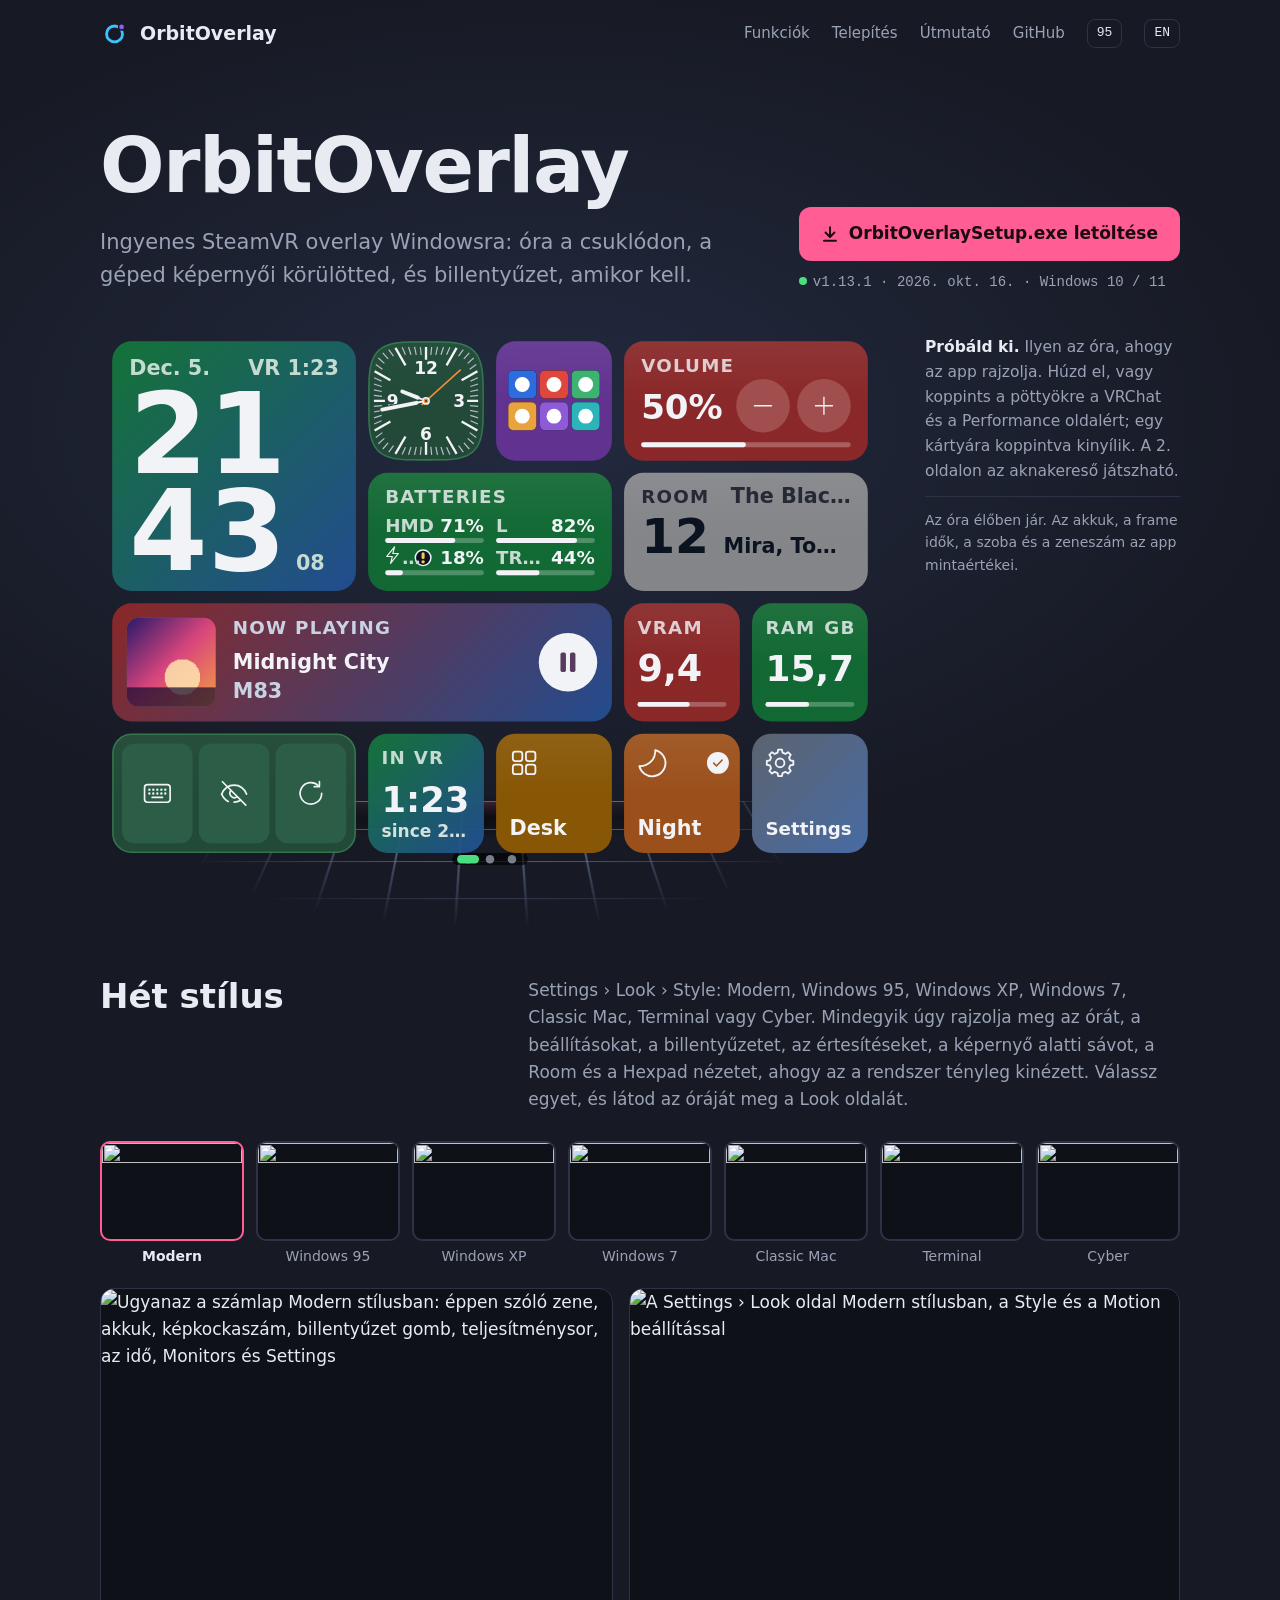
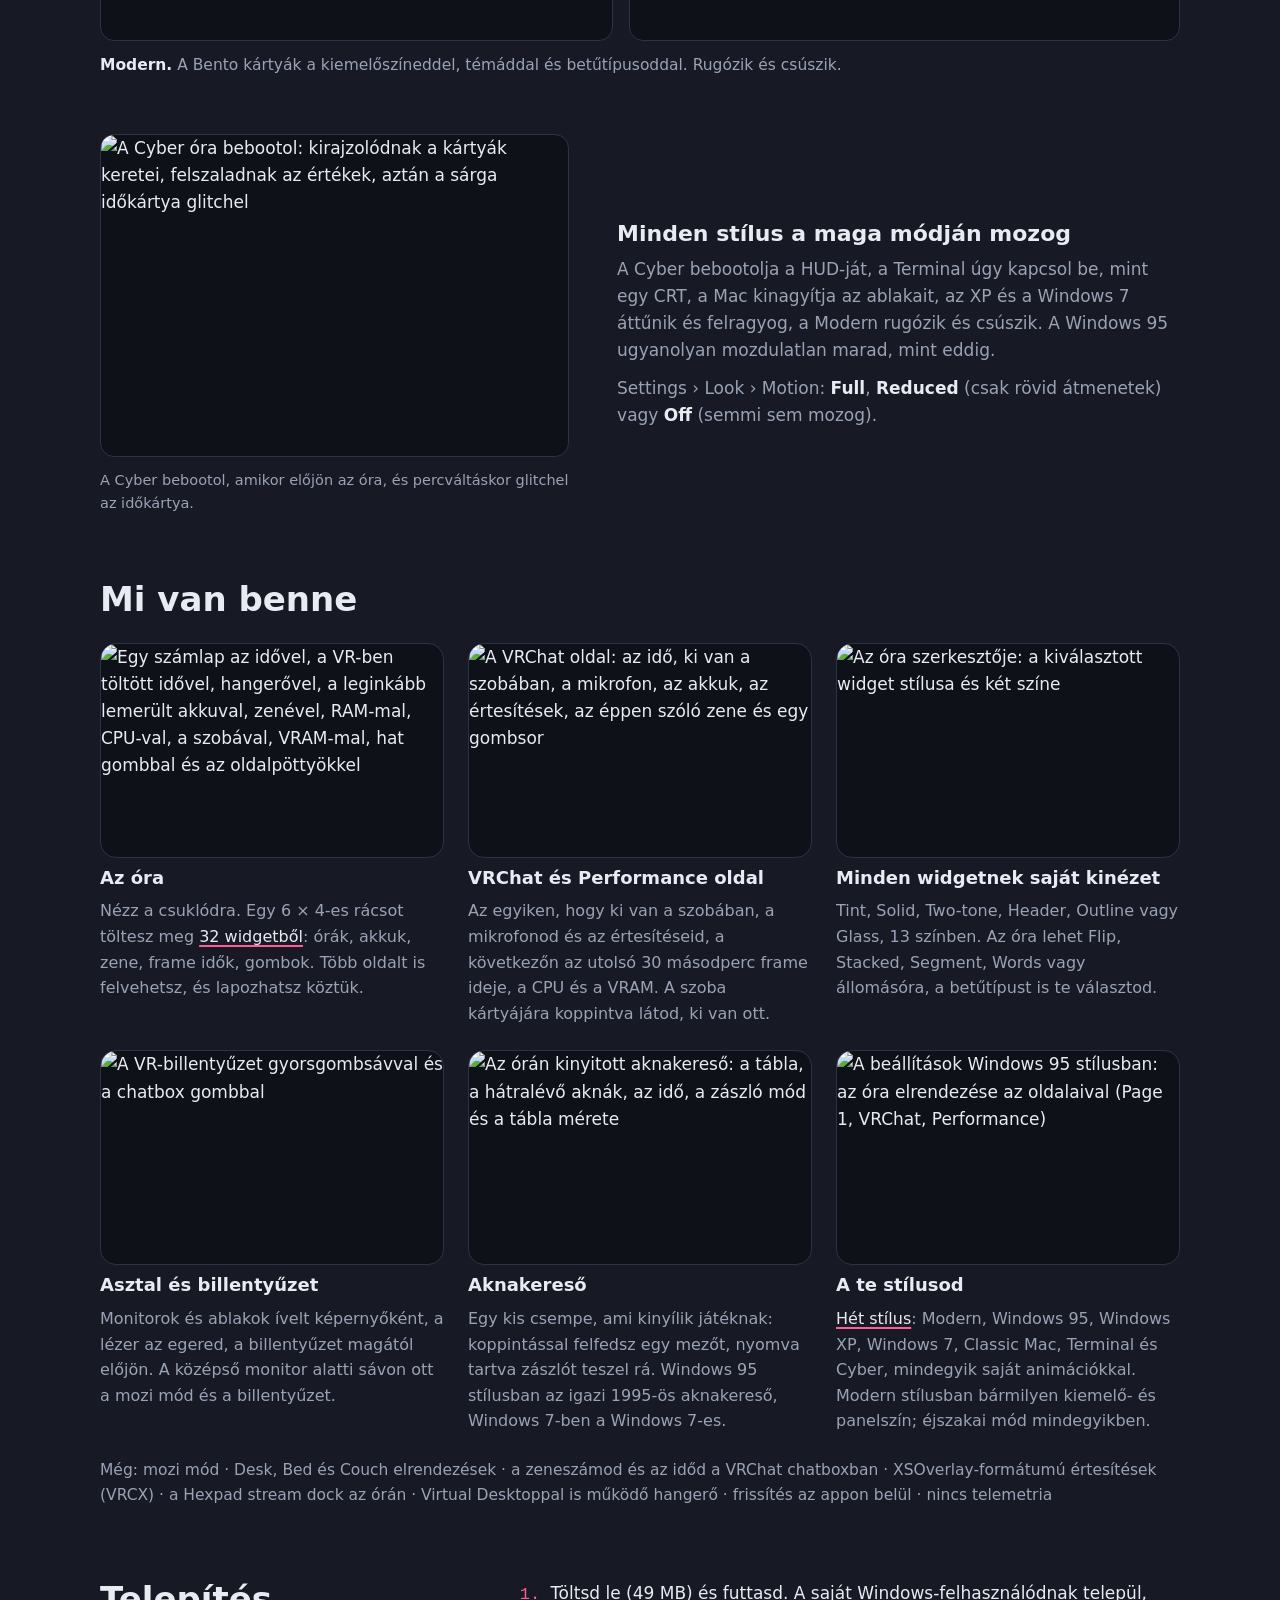
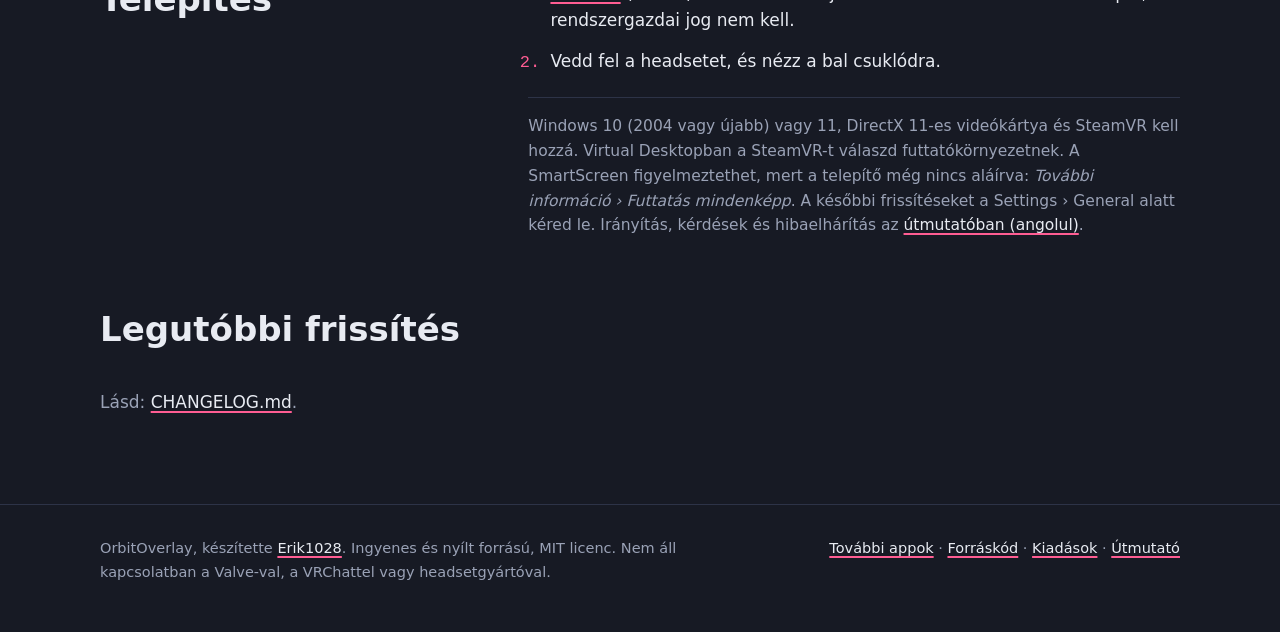
==== commit cab9c894: "Website: 1.13.1 Co-Authored-By: Claude Opus 5.5 <noreply@anthropic.com>" ====
--- a/site/hu/index.html
+++ b/site/hu/index.html
@@ -44,7 +44,7 @@
 </div>
 <div class="get">
 <a class="btn" href="https://github.com/Erik1028/OrbitOverlay/releases/latest/download/OrbitOverlaySetup.exe"><svg width="18" height="18" viewBox="0 0 24 24" fill="none" stroke="currentColor" stroke-width="2.6" stroke-linecap="round" stroke-linejoin="round" aria-hidden="true"><path d="M12 3v12M6 10l6 6 6-6M4 21h16"/></svg>OrbitOverlaySetup.exe letöltése</a>
-<span class="mono"><i class="live"></i><span id="ver">v1.13.0</span><span id="verdate"> · 2026. okt. 16.</span> · Windows&nbsp;10&nbsp;/&nbsp;11</span>
+<span class="mono"><i class="live"></i><span id="ver">v1.13.1</span><span id="verdate"> · 2026. okt. 16.</span> · Windows&nbsp;10&nbsp;/&nbsp;11</span>
 </div>
 </section>
 
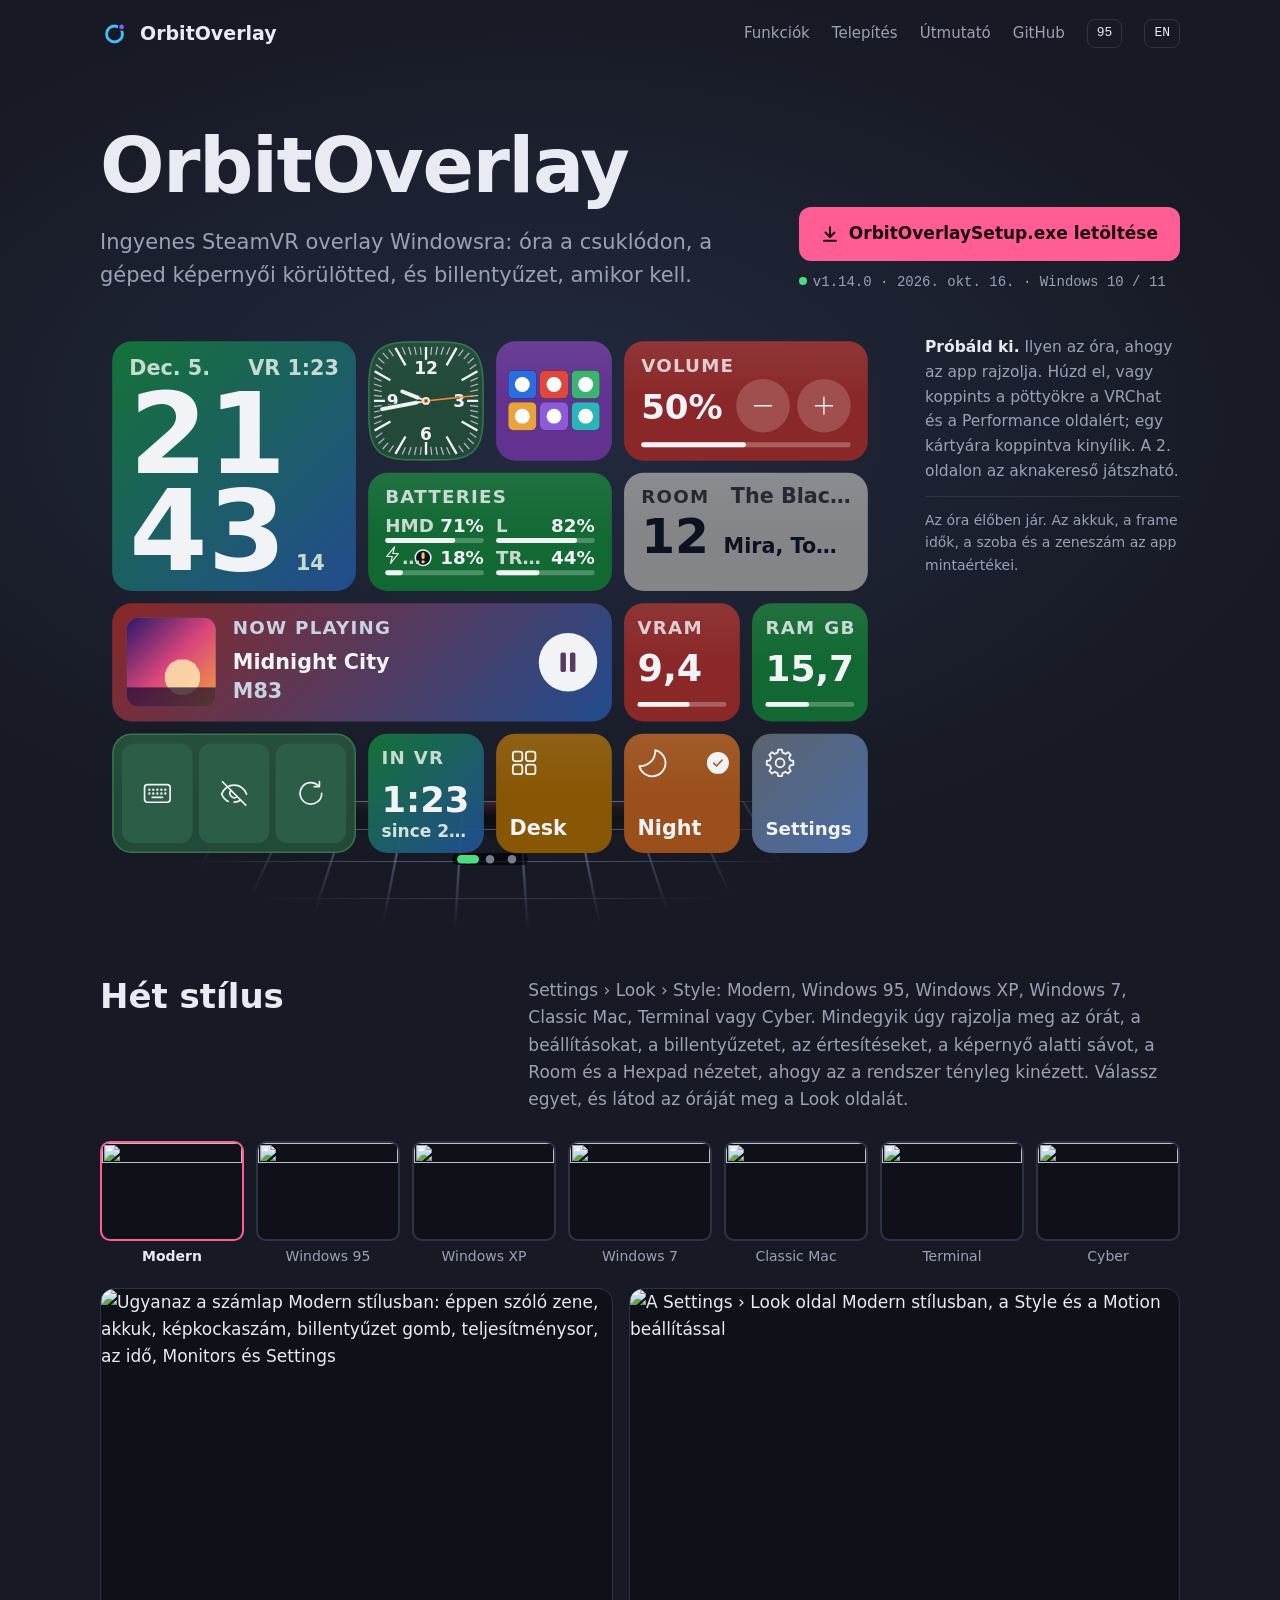
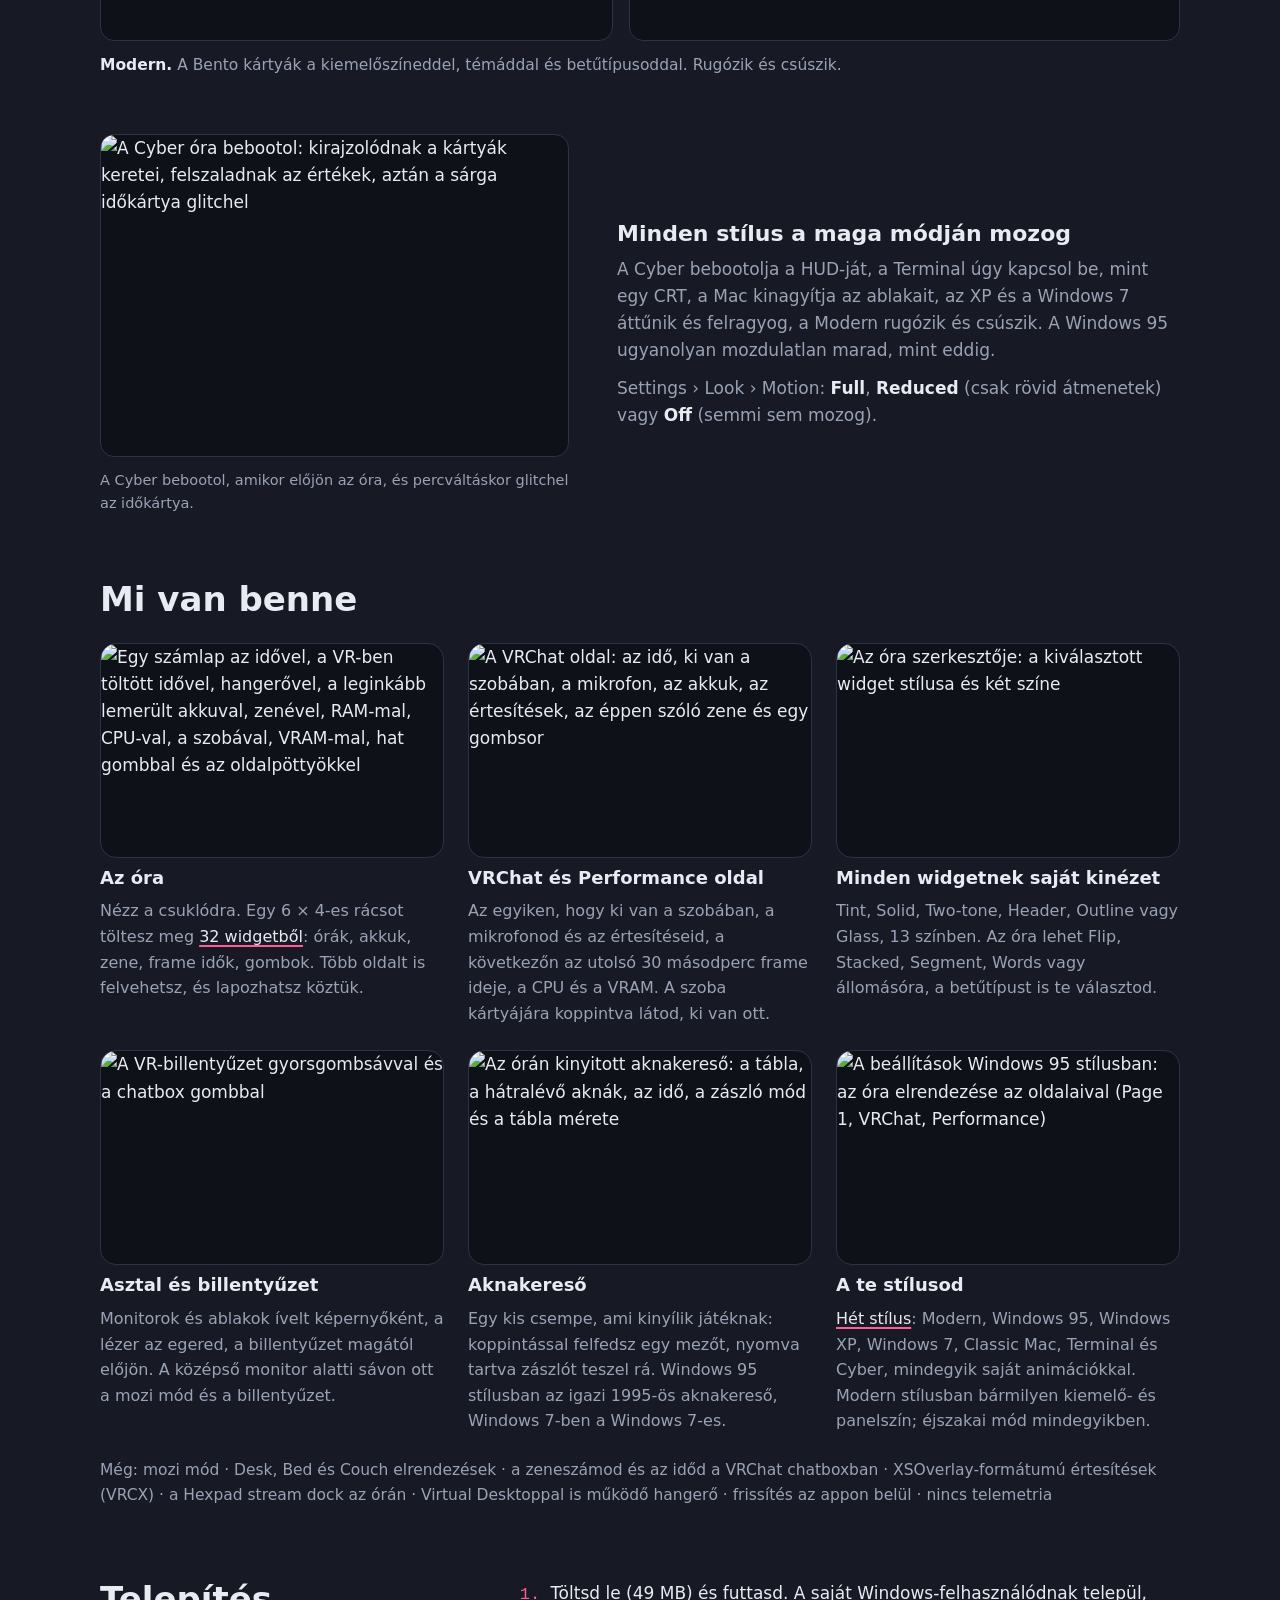
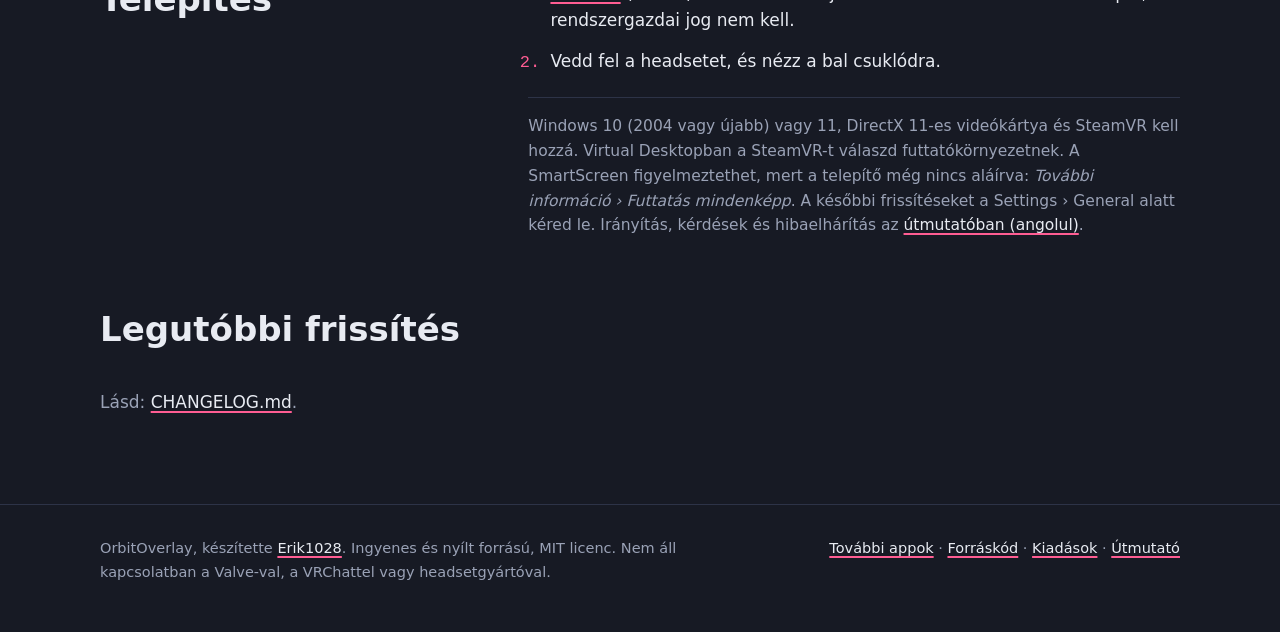
==== commit 7f965247: "Website: 1.14.0 Co-Authored-By: Claude Opus 5.5 <noreply@anthropic.com>" ====
--- a/site/hu/index.html
+++ b/site/hu/index.html
@@ -44,7 +44,7 @@
 </div>
 <div class="get">
 <a class="btn" href="https://github.com/Erik1028/OrbitOverlay/releases/latest/download/OrbitOverlaySetup.exe"><svg width="18" height="18" viewBox="0 0 24 24" fill="none" stroke="currentColor" stroke-width="2.6" stroke-linecap="round" stroke-linejoin="round" aria-hidden="true"><path d="M12 3v12M6 10l6 6 6-6M4 21h16"/></svg>OrbitOverlaySetup.exe letöltése</a>
-<span class="mono"><i class="live"></i><span id="ver">v1.13.1</span><span id="verdate"> · 2026. okt. 16.</span> · Windows&nbsp;10&nbsp;/&nbsp;11</span>
+<span class="mono"><i class="live"></i><span id="ver">v1.14.0</span><span id="verdate"> · 2026. okt. 16.</span> · Windows&nbsp;10&nbsp;/&nbsp;11</span>
 </div>
 </section>
 
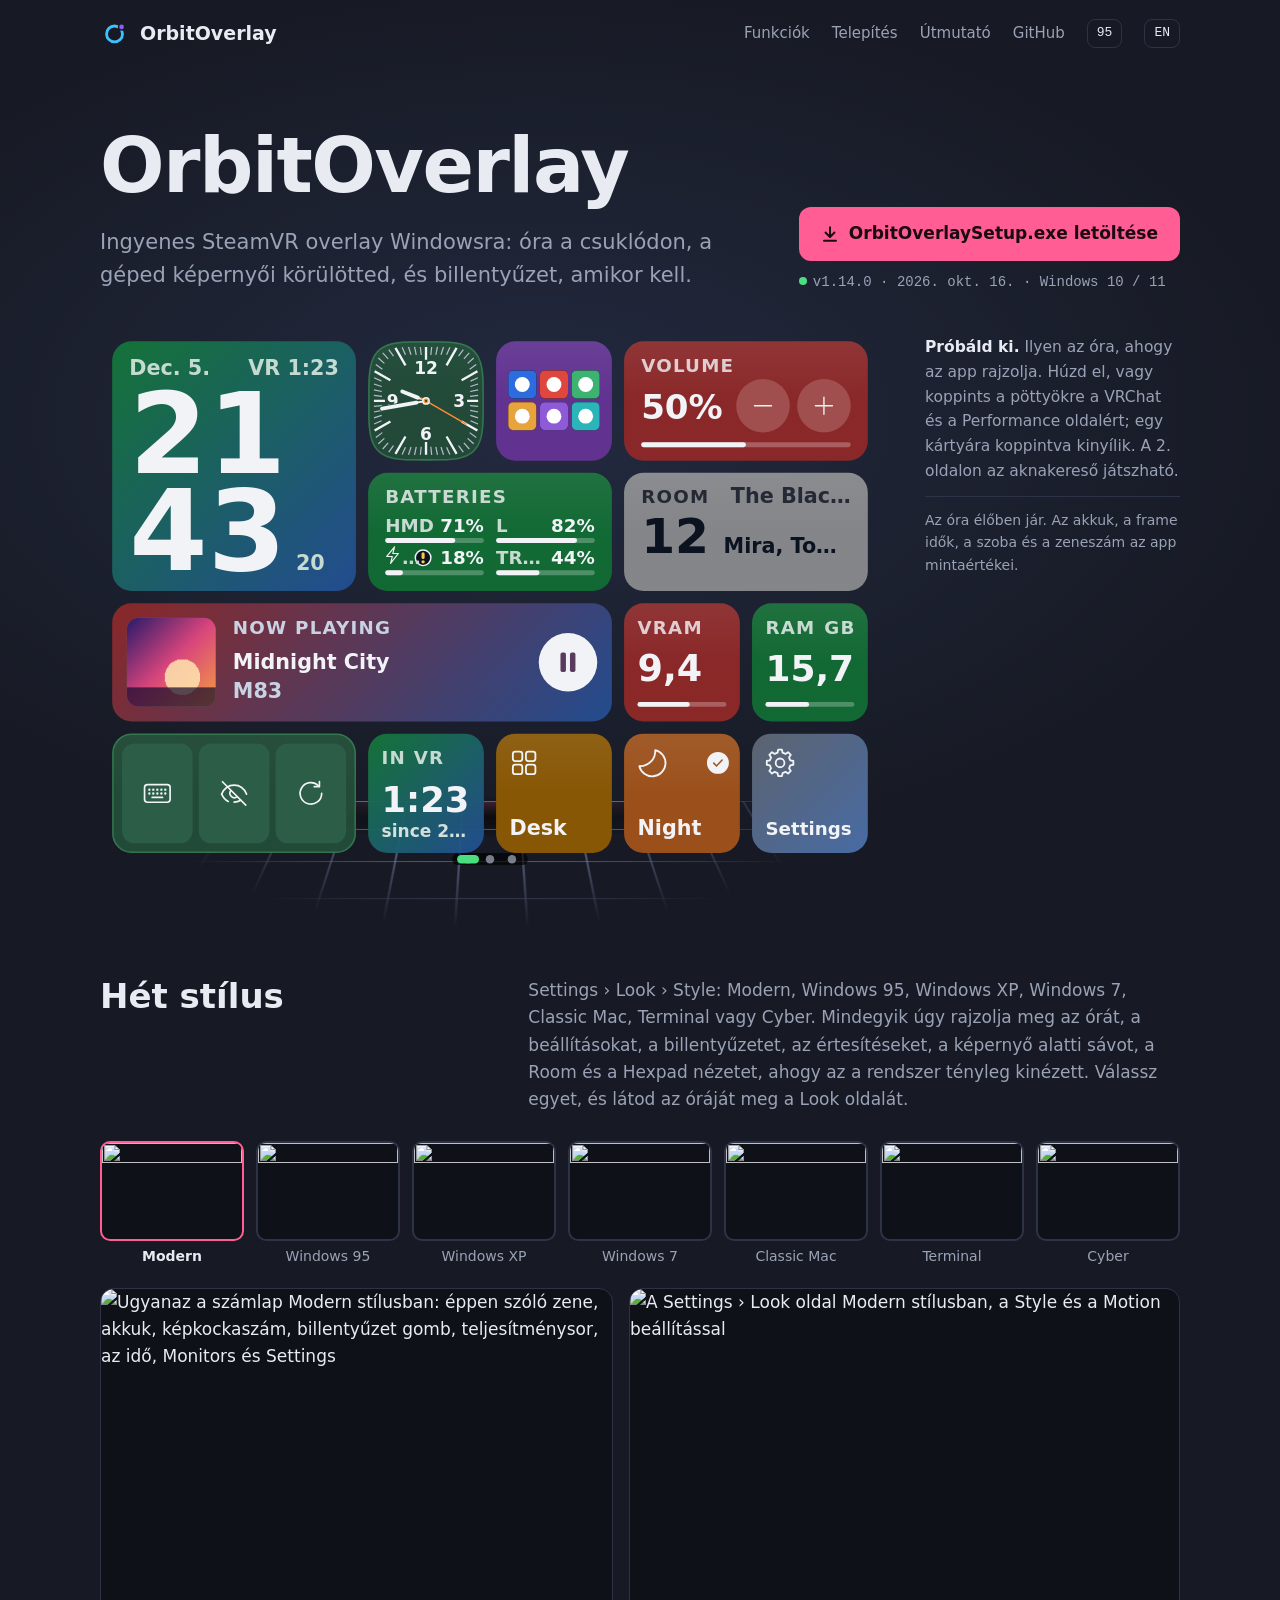
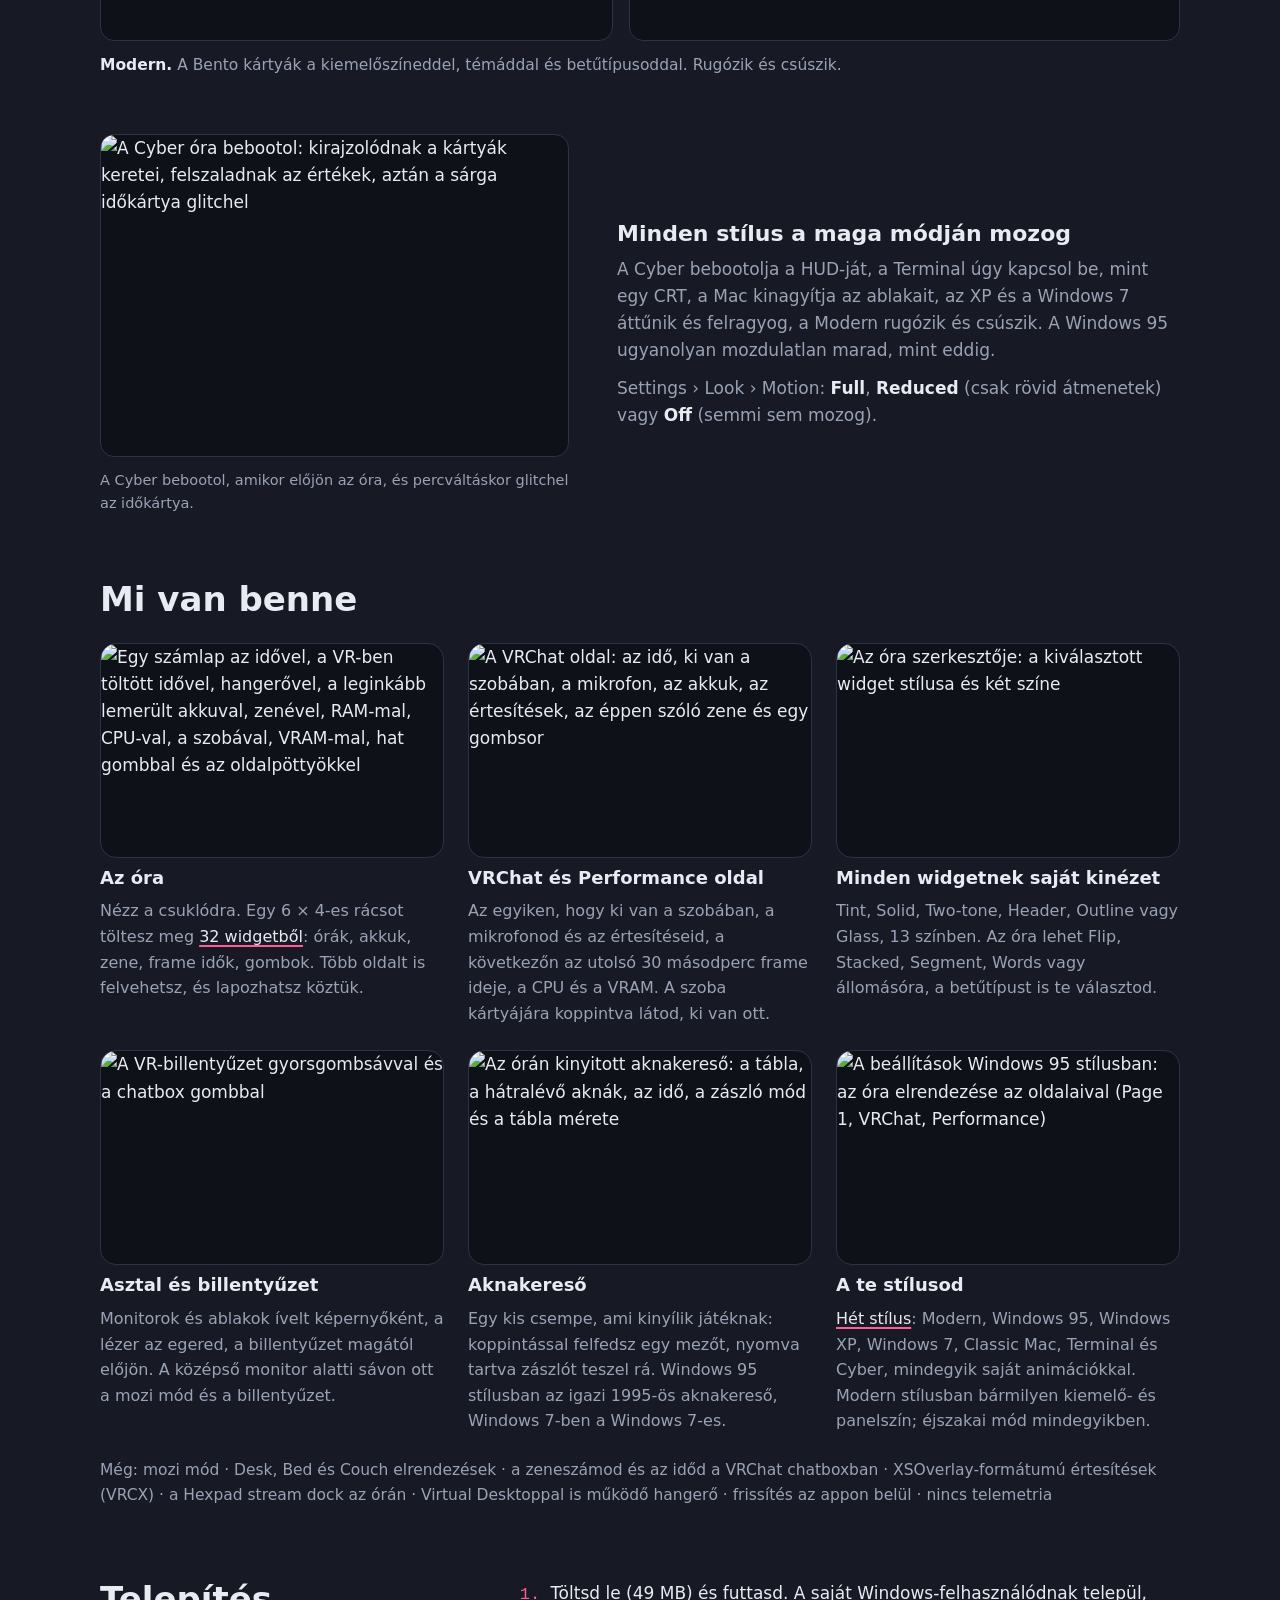
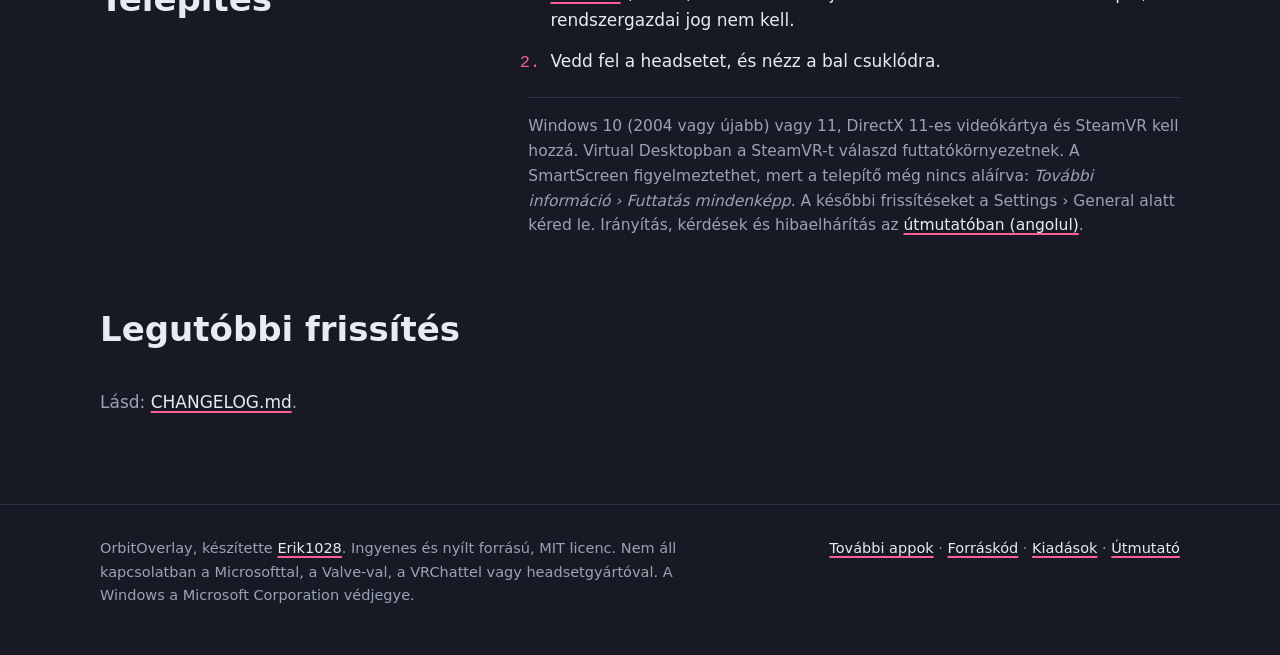
==== commit 4001c57e: "Website: trademark line in the footer (not affiliated with Microsoft; Windows is its trademark) Co-A" ====
--- a/site/hu/index.html
+++ b/site/hu/index.html
@@ -121,7 +121,7 @@
 
 <footer>
 <div class="wrap">
-<p>OrbitOverlay, készítette <a href="https://github.com/Erik1028">Erik1028</a>. Ingyenes és nyílt forrású, MIT licenc. Nem áll kapcsolatban a Valve-val, a VRChattel vagy headsetgyártóval.</p>
+<p>OrbitOverlay, készítette <a href="https://github.com/Erik1028">Erik1028</a>. Ingyenes és nyílt forrású, MIT licenc. Nem áll kapcsolatban a Microsofttal, a Valve-val, a VRChattel vagy headsetgyártóval. A Windows a Microsoft Corporation védjegye.</p>
 <span><a href="https://erik1028.github.io/">További appok</a> · <a href="https://github.com/Erik1028/OrbitOverlay">Forráskód</a> · <a href="https://github.com/Erik1028/OrbitOverlay/releases">Kiadások</a> · <a href="../guide.html" hreflang="en">Útmutató</a></span>
 </div>
 </footer>
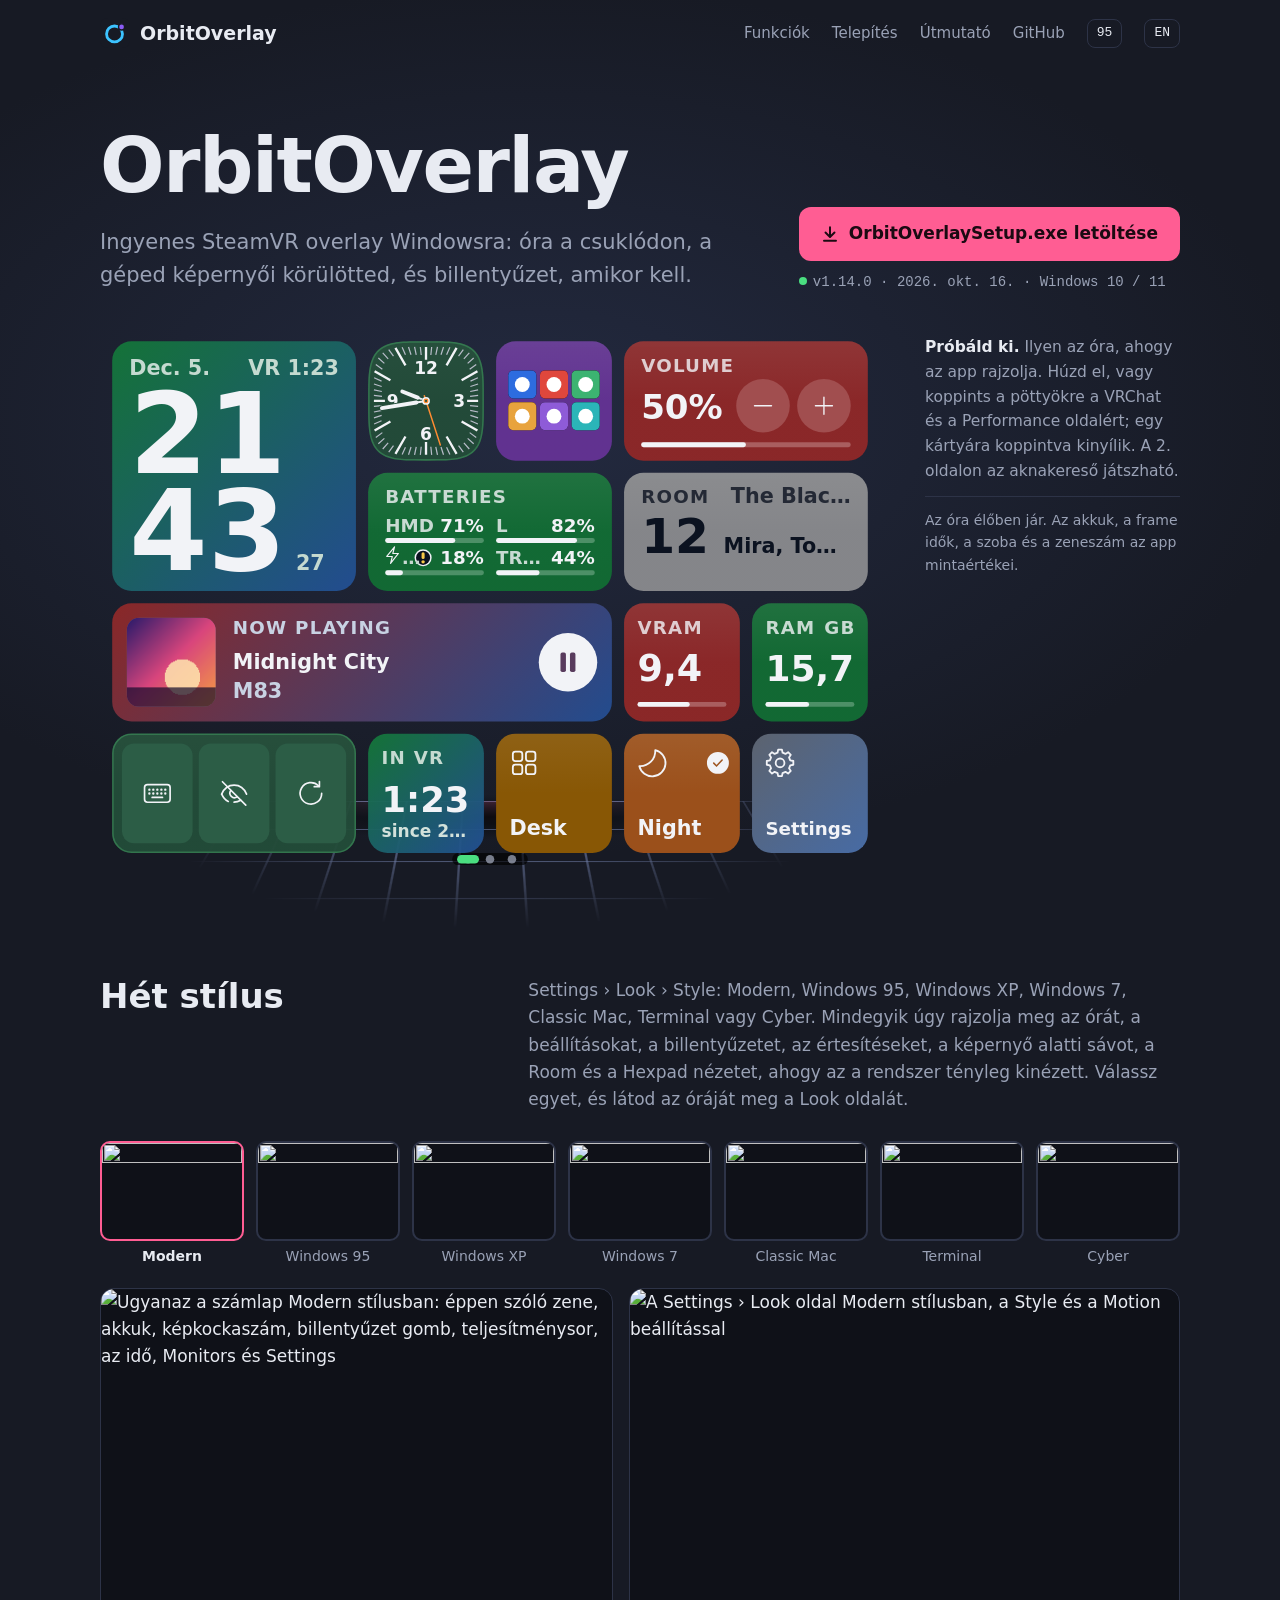
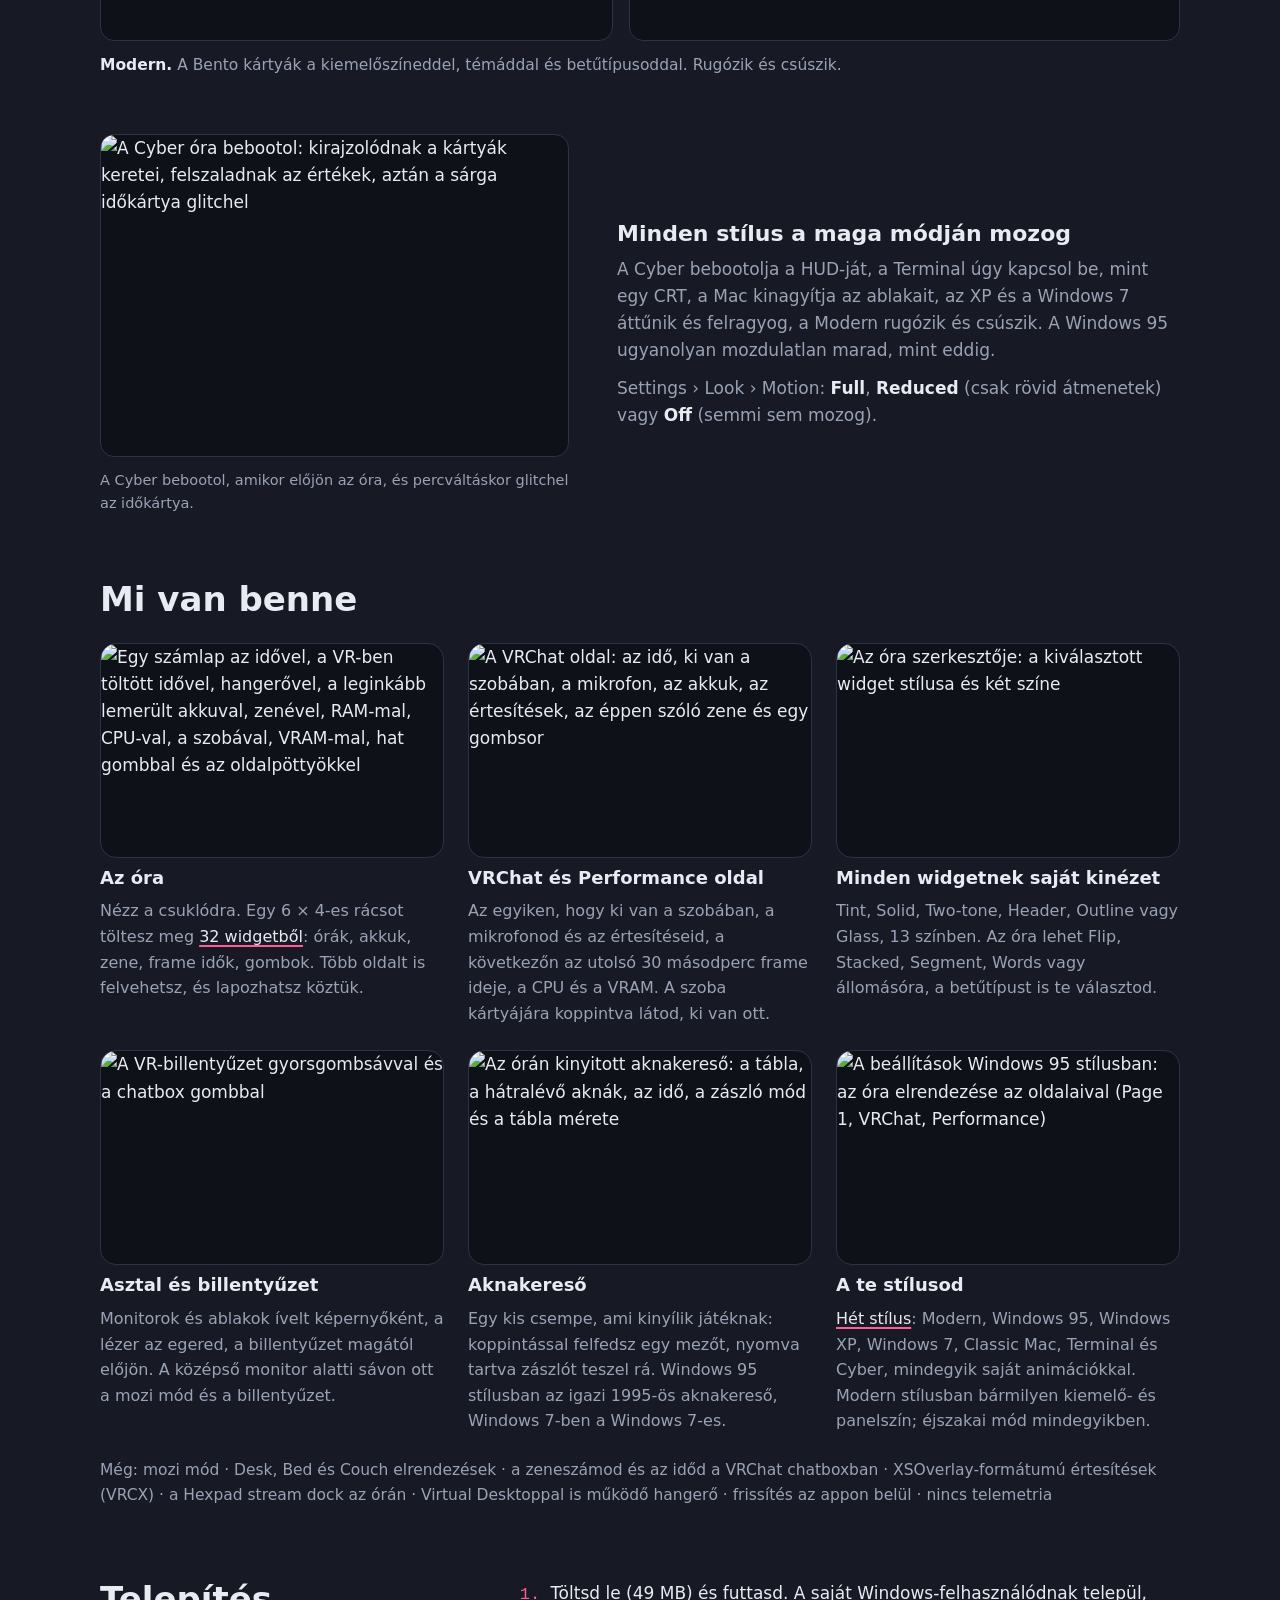
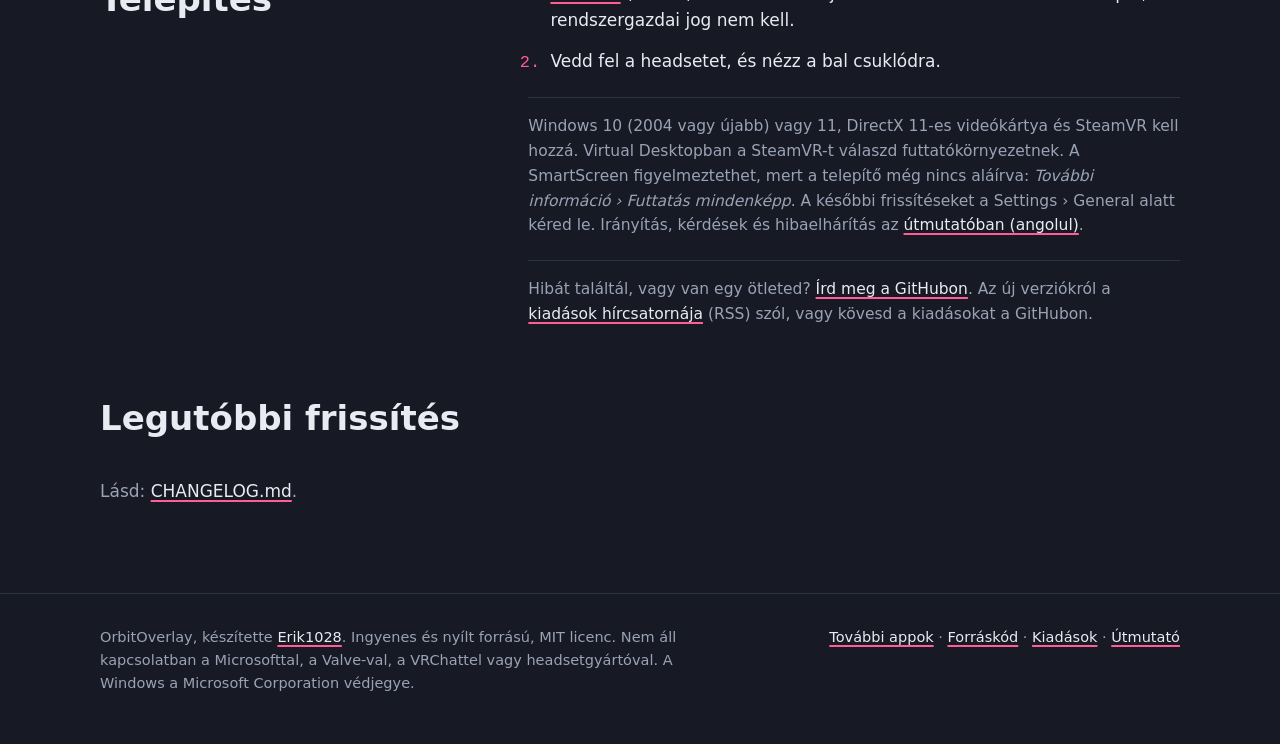
==== commit cc2e328a: "Website: send-to-PC for phone and headset visitors, bug and update links - On a phone or in a headse" ====
--- a/site/hu/index.html
+++ b/site/hu/index.html
@@ -109,6 +109,7 @@
 <li>Vedd fel a headsetet, és nézz a bal csuklódra.</li>
 </ol>
 <p class="aside">Windows 10 (2004 vagy újabb) vagy 11, DirectX 11-es videókártya és SteamVR kell hozzá. Virtual Desktopban a SteamVR-t válaszd futtatókörnyezetnek. A SmartScreen figyelmeztethet, mert a telepítő még nincs aláírva: <i>További információ › Futtatás mindenképp</i>. A későbbi frissítéseket a Settings › General alatt kéred le. Irányítás, kérdések és hibaelhárítás az <a href="../guide.html" hreflang="en">útmutatóban (angolul)</a>.</p>
+<p class="aside">Hibát találtál, vagy van egy ötleted? <a href="https://github.com/Erik1028/OrbitOverlay/issues/new">Írd meg a GitHubon</a>. Az új verziókról a <a href="https://github.com/Erik1028/OrbitOverlay/releases.atom">kiadások hírcsatornája</a> (RSS) szól, vagy kövesd a kiadásokat a GitHubon.</p>
 </div>
 </section>
 
@@ -129,6 +130,7 @@
 <script src="../win95.js"></script>
 <script src="../watch-demo.js"></script>
 <script src="../main.js"></script>
+<script src="../handoff.js"></script>
 <script src="../motion.js"></script>
 </body>
 </html>
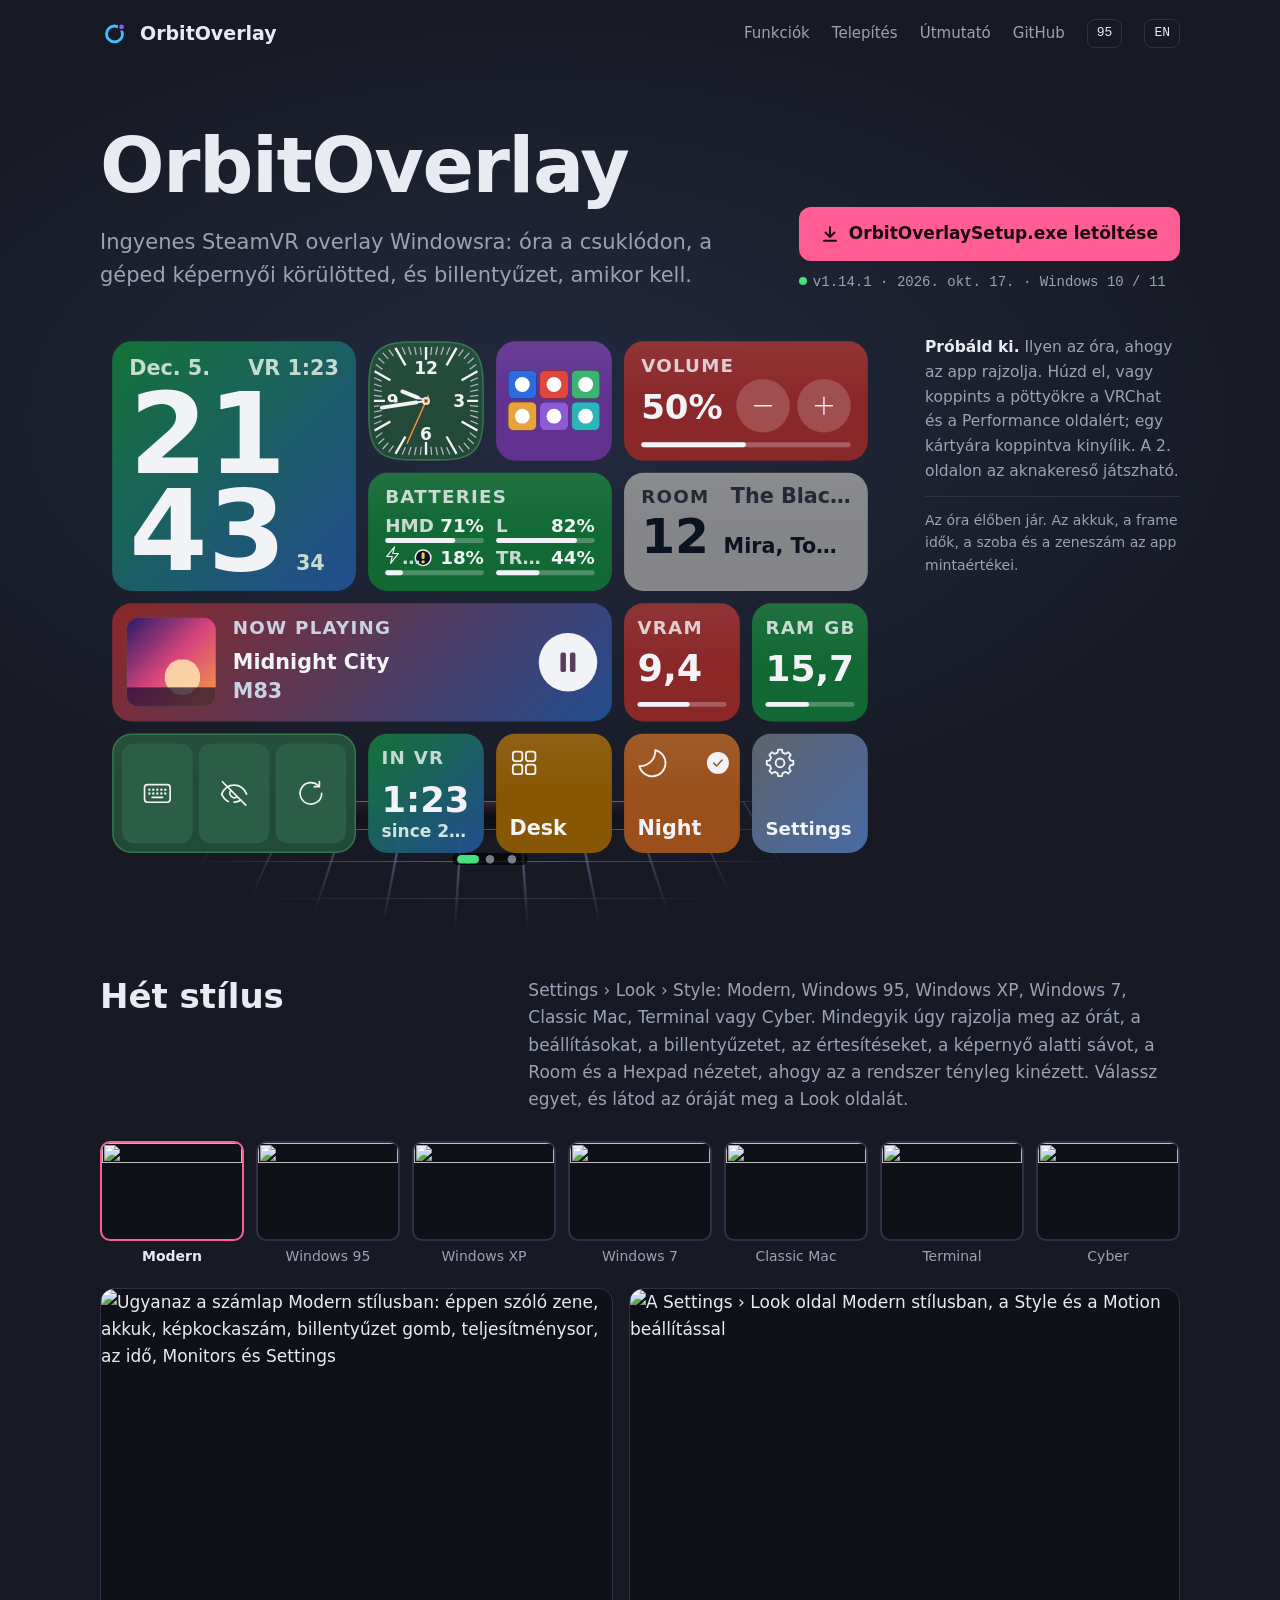
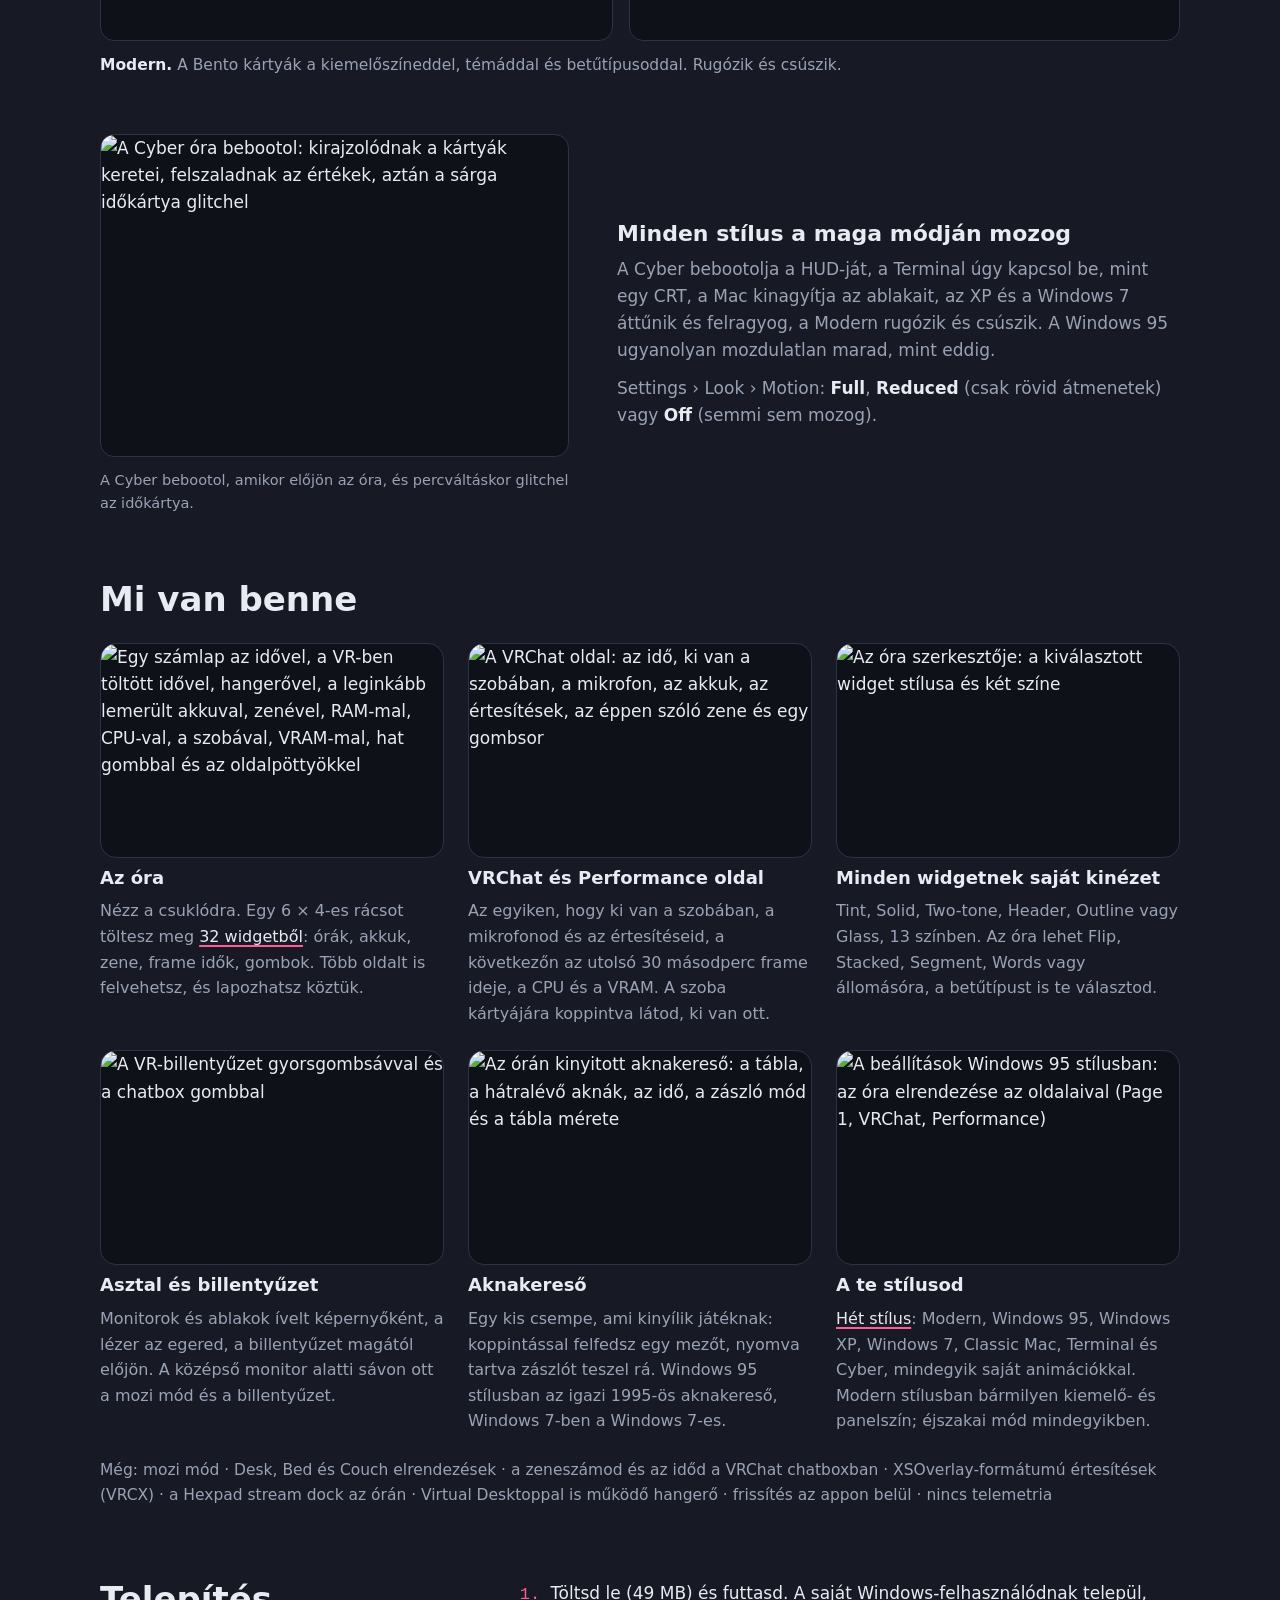
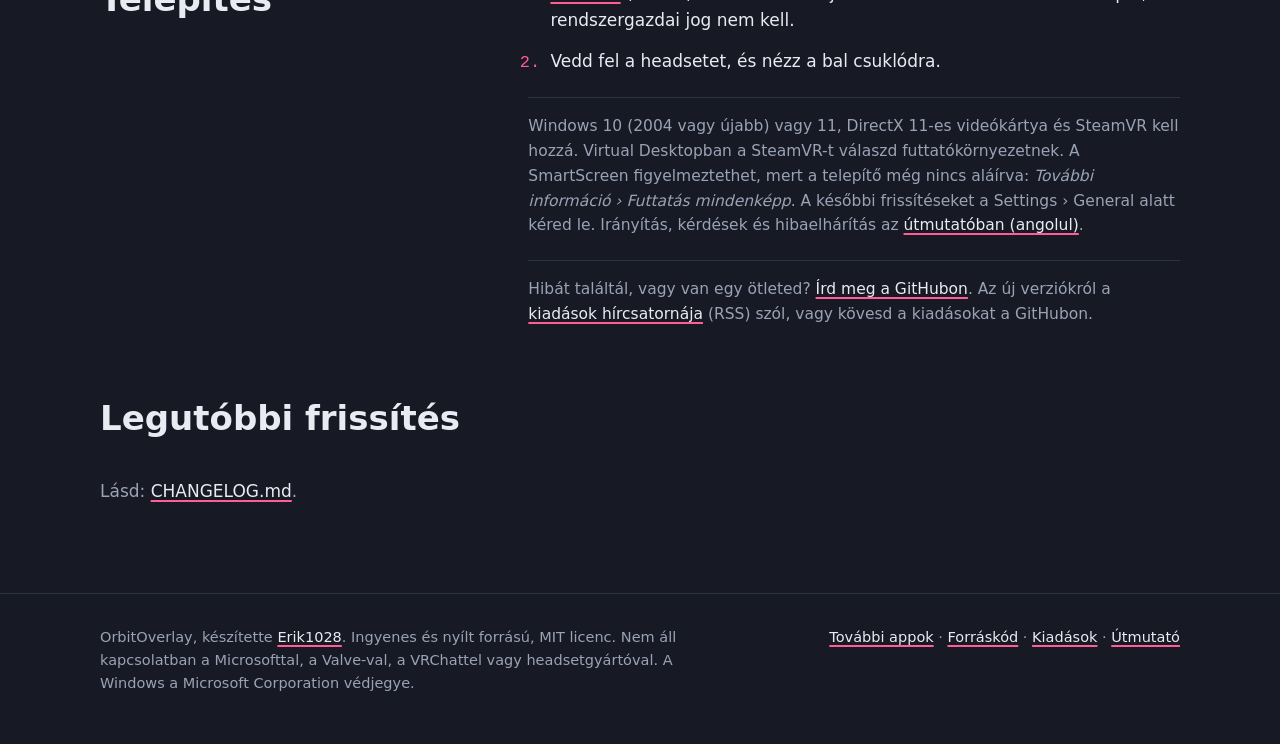
==== commit 31f032c7: "Website: 1.14.1 Co-Authored-By: Claude Opus 5.5 <noreply@anthropic.com>" ====
--- a/site/hu/index.html
+++ b/site/hu/index.html
@@ -44,7 +44,7 @@
 </div>
 <div class="get">
 <a class="btn" href="https://github.com/Erik1028/OrbitOverlay/releases/latest/download/OrbitOverlaySetup.exe"><svg width="18" height="18" viewBox="0 0 24 24" fill="none" stroke="currentColor" stroke-width="2.6" stroke-linecap="round" stroke-linejoin="round" aria-hidden="true"><path d="M12 3v12M6 10l6 6 6-6M4 21h16"/></svg>OrbitOverlaySetup.exe letöltése</a>
-<span class="mono"><i class="live"></i><span id="ver">v1.14.0</span><span id="verdate"> · 2026. okt. 16.</span> · Windows&nbsp;10&nbsp;/&nbsp;11</span>
+<span class="mono"><i class="live"></i><span id="ver">v1.14.1</span><span id="verdate"> · 2026. okt. 17.</span> · Windows&nbsp;10&nbsp;/&nbsp;11</span>
 </div>
 </section>
 
